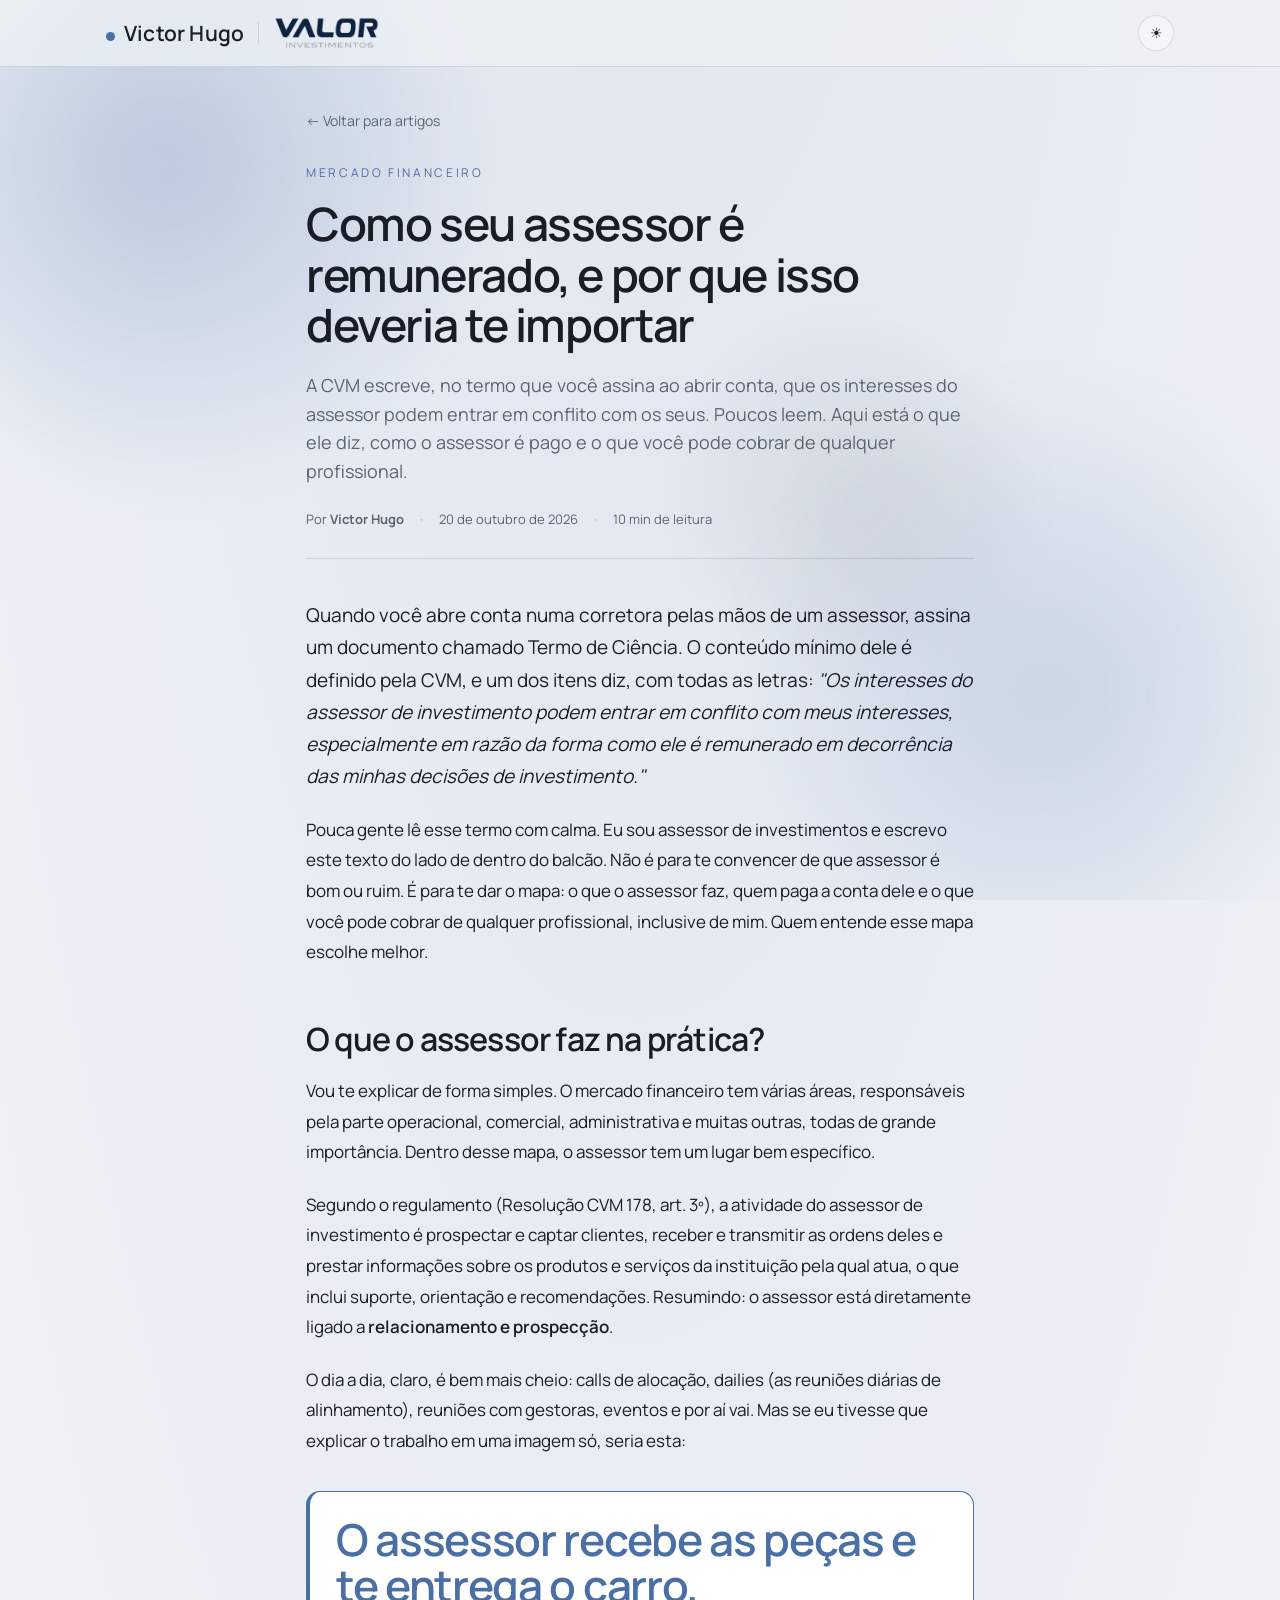
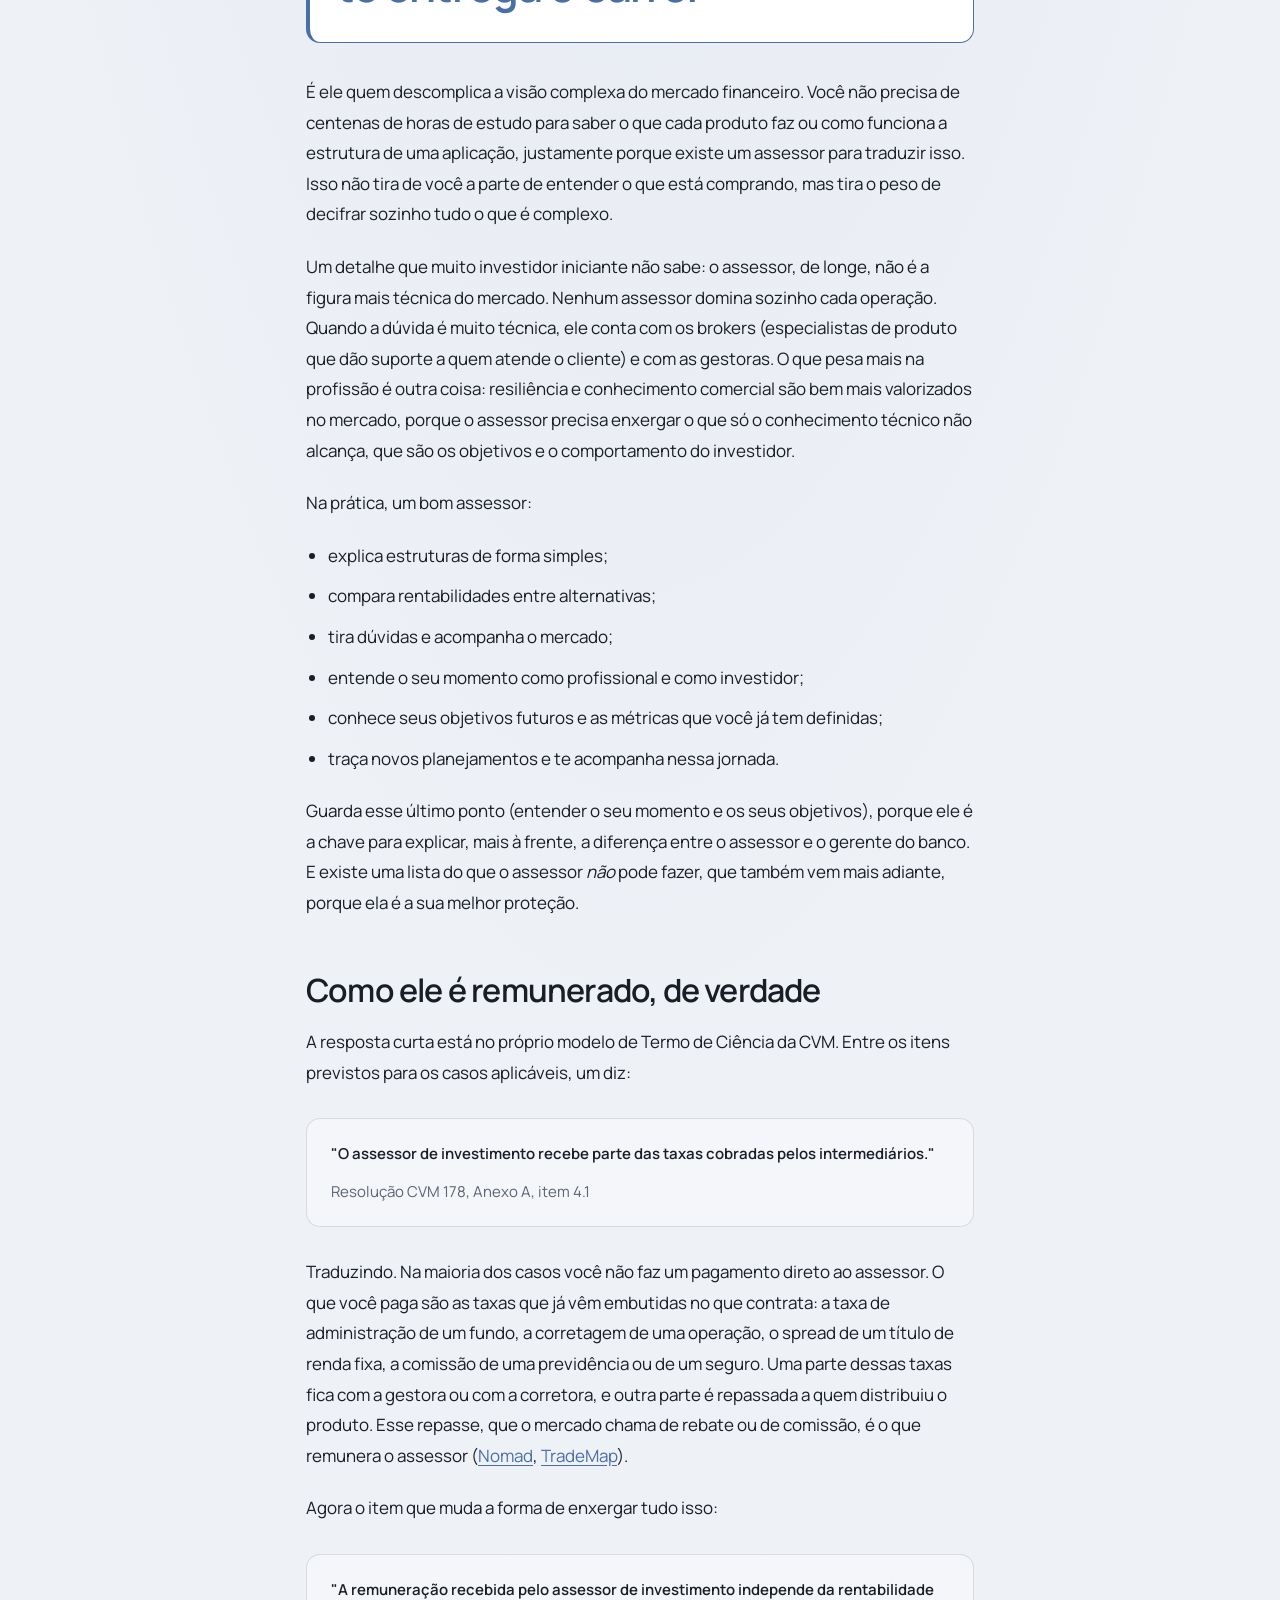
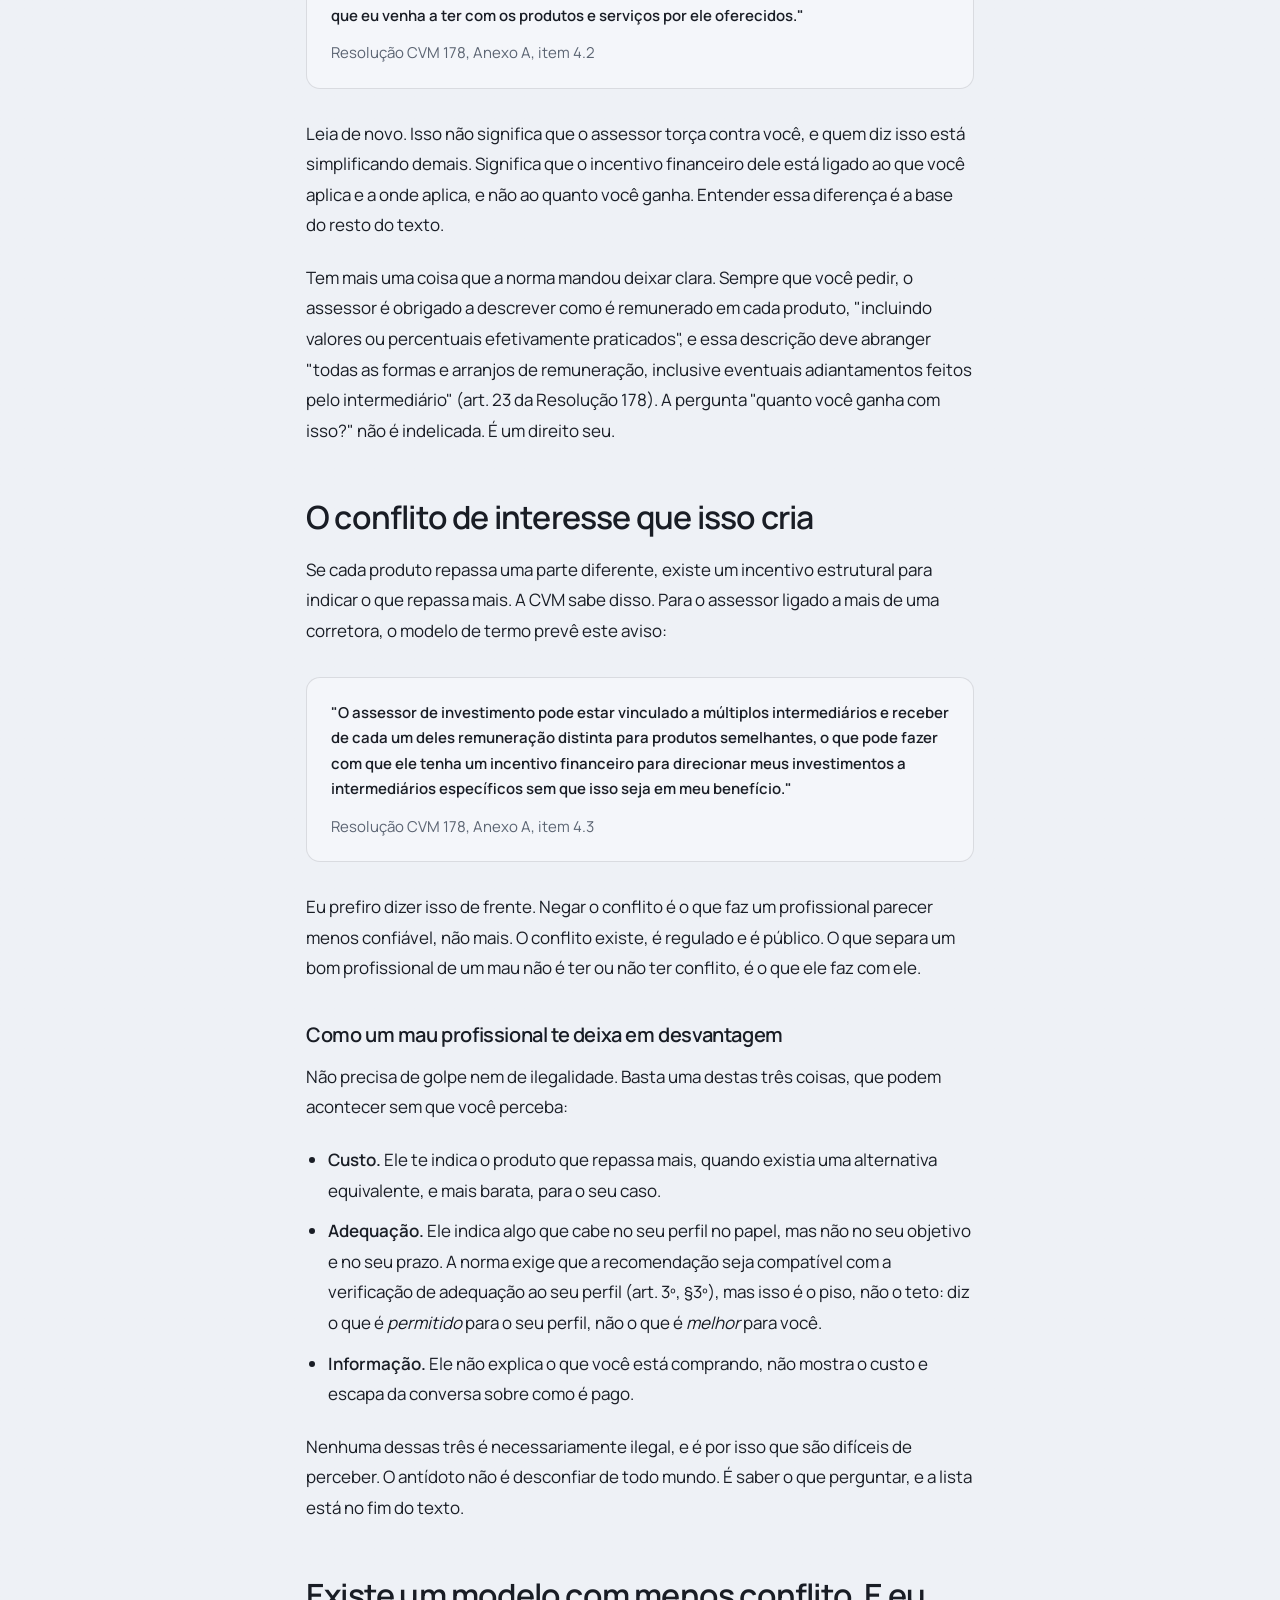
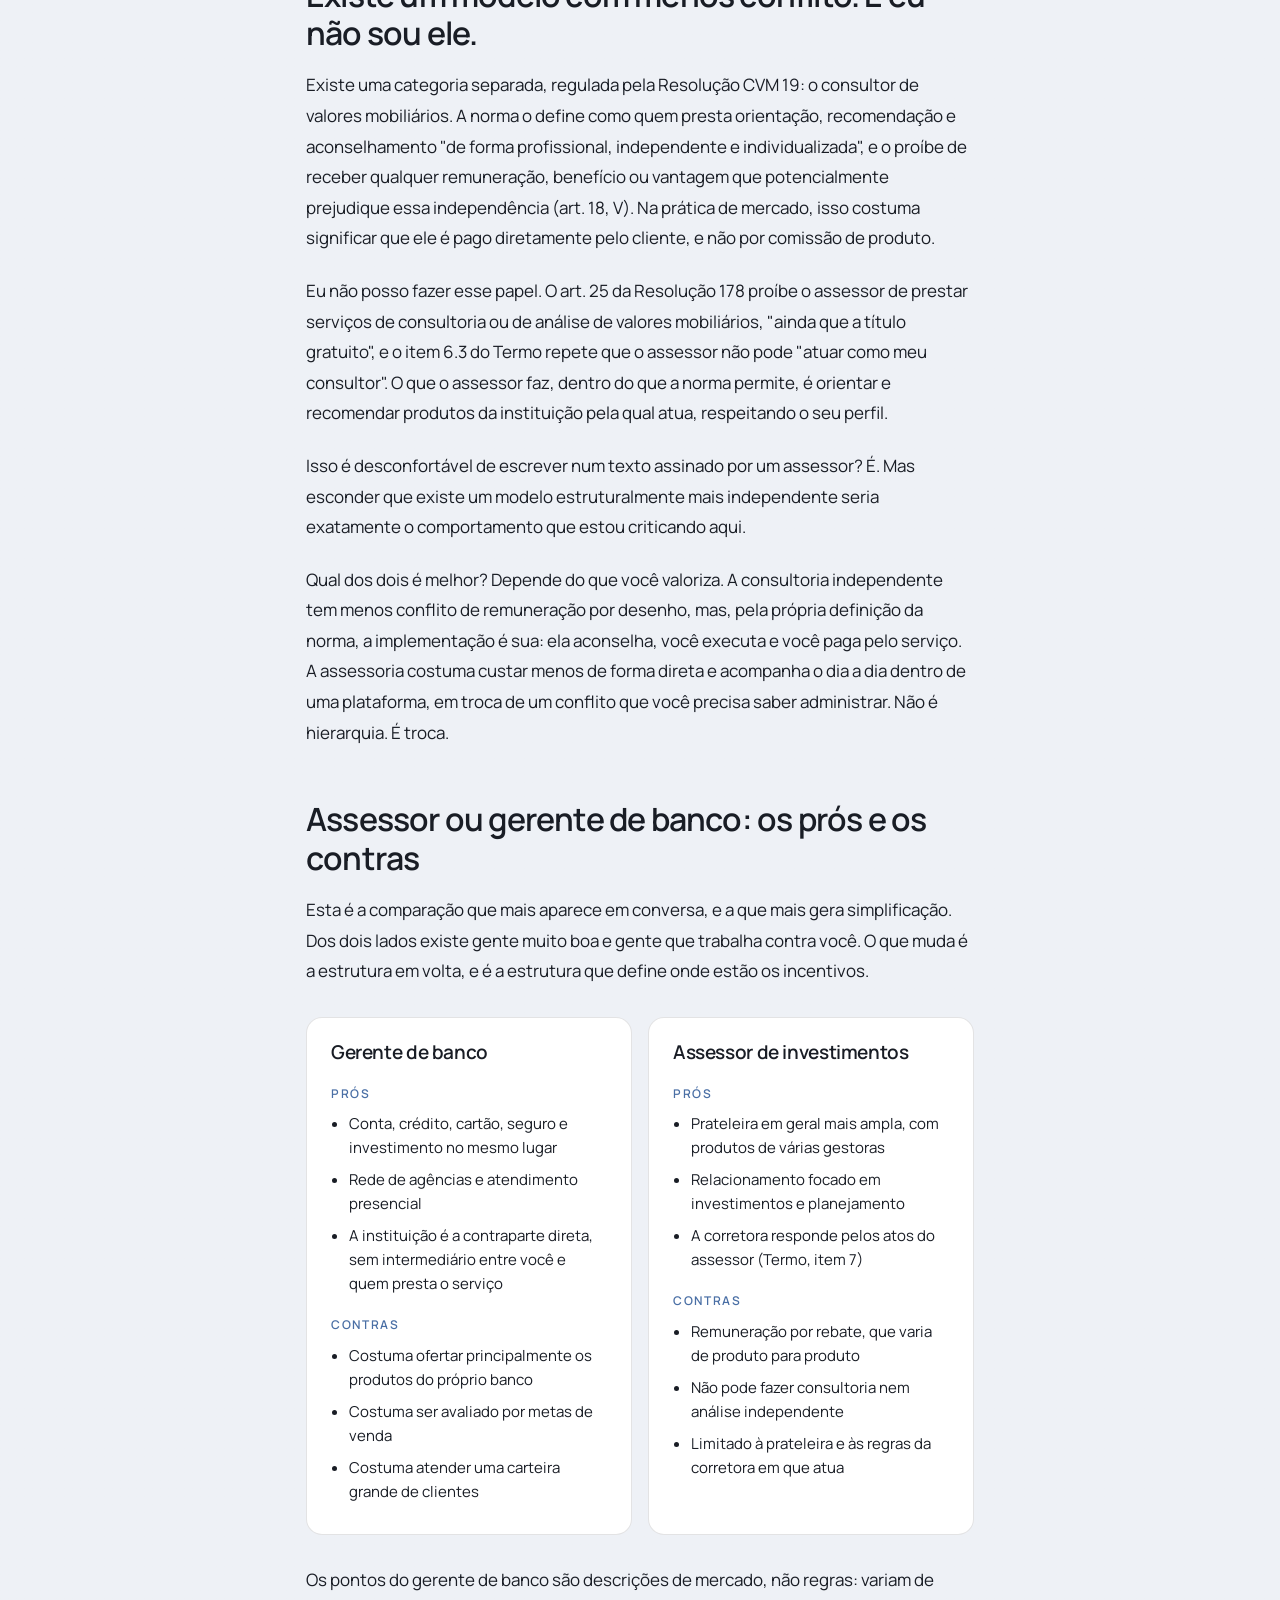
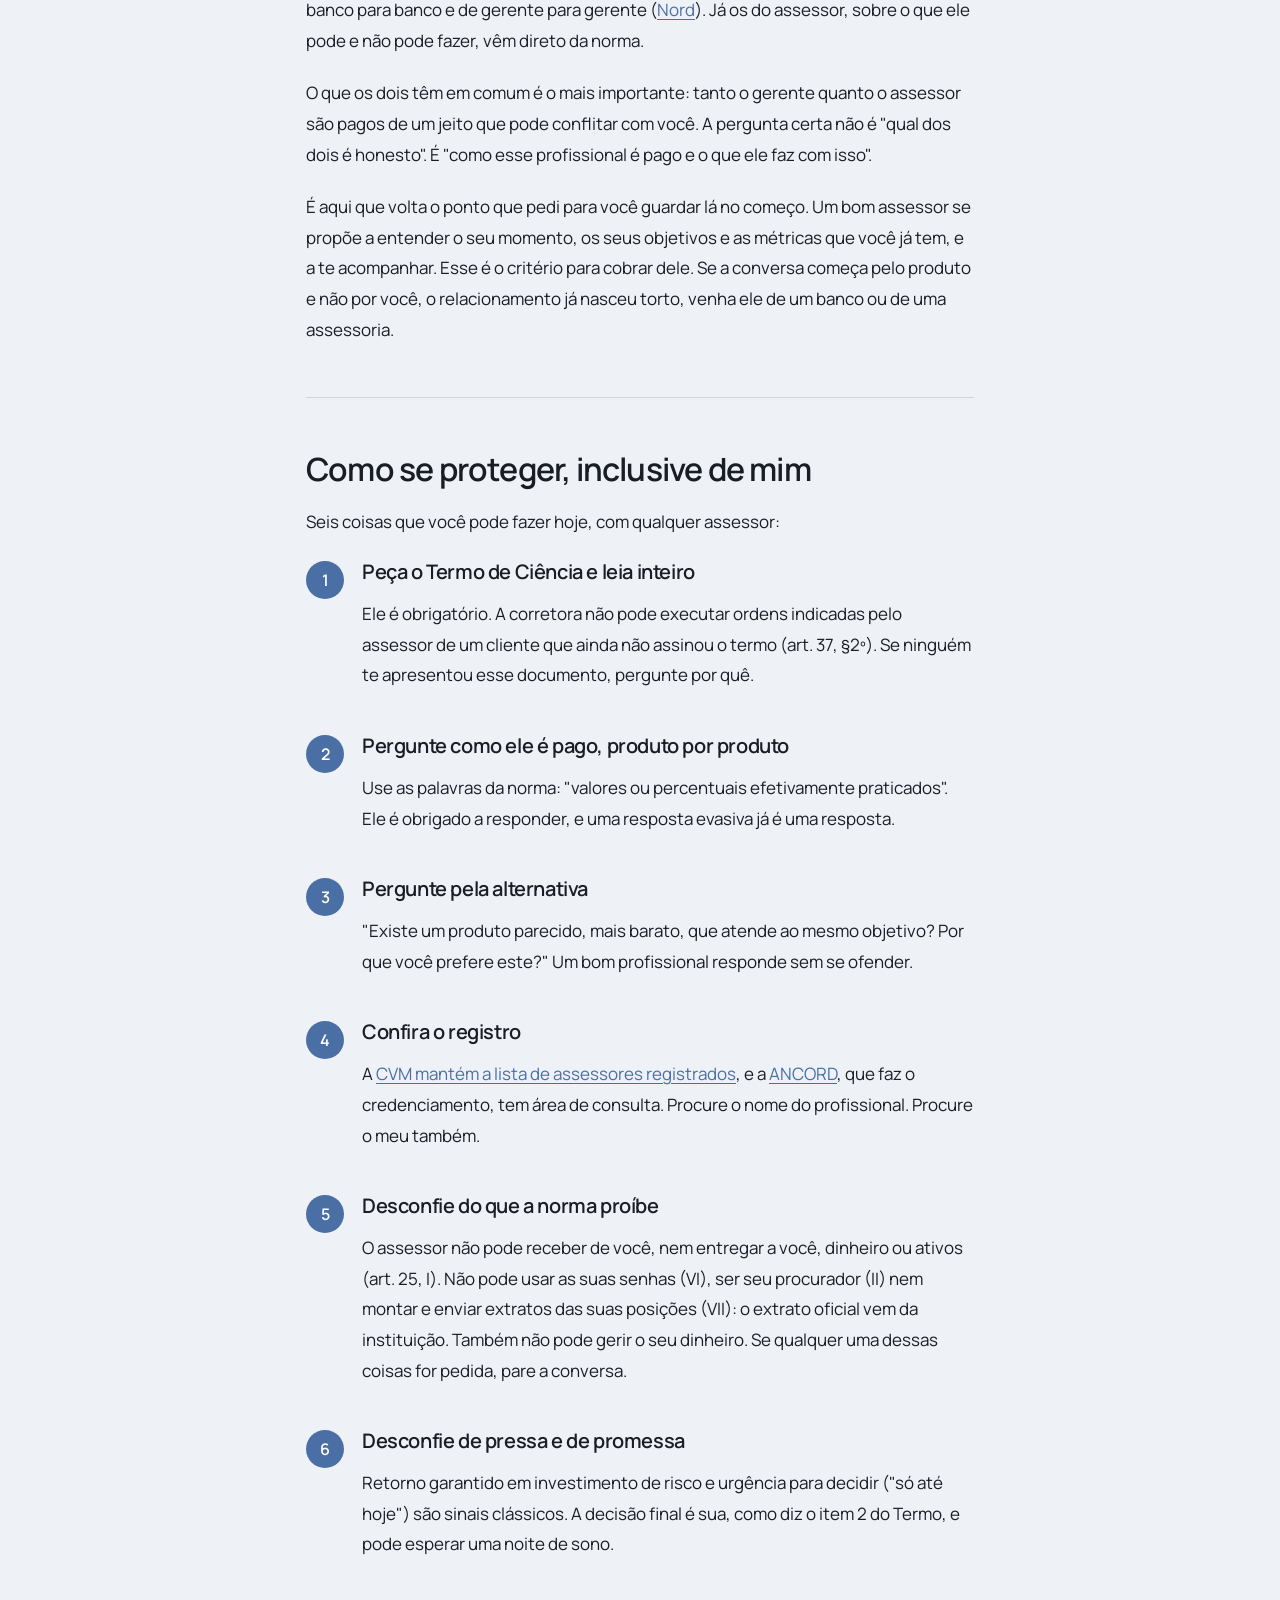
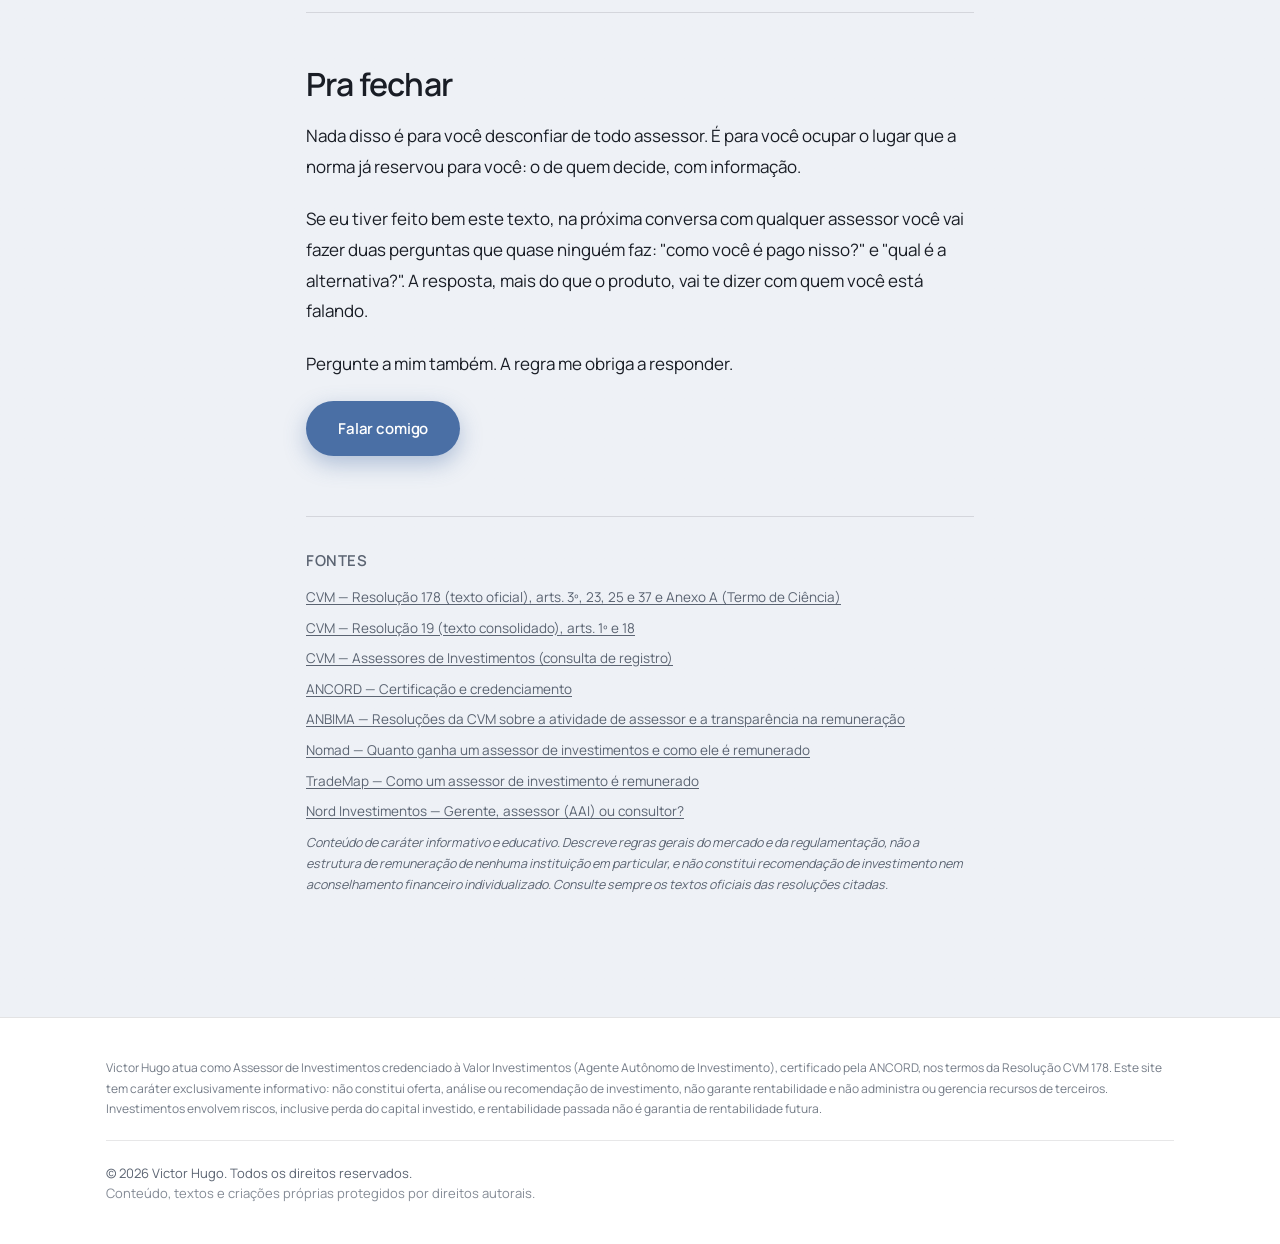
==== site/artigos/como-o-assessor-e-remunerado.html @ 13931557 "Publica artigo sobre remuneracao do assessor e fotos da Feira do Empreendedor - Novo artigo "Como se" ====
<!DOCTYPE html>
<html lang="pt-BR">
<head>
<meta charset="utf-8">
<meta name="viewport" content="width=device-width, initial-scale=1">
<title>Como seu assessor é remunerado, e por que isso deveria te importar — Victor Hugo</title>
<meta name="description" content="A própria CVM escreve, no termo que você assina, que os interesses do assessor podem entrar em conflito com os seus. Veja como ele é pago, onde está o conflito e como se proteger.">
<meta property="og:type" content="article">
<meta property="og:locale" content="pt_BR">
<meta property="og:site_name" content="Victor Hugo">
<meta property="og:url" content="https://www.victorhugo.social/artigos/como-o-assessor-e-remunerado.html">
<meta property="og:title" content="Como seu assessor é remunerado, e por que isso deveria te importar">
<meta property="og:description" content="O termo que a CVM manda você assinar diz que os interesses do assessor podem entrar em conflito com os seus. Entenda como ele é pago e o que perguntar.">
<meta property="og:image" content="https://www.victorhugo.social/img/foto-victor.jpg">
<meta name="twitter:card" content="summary_large_image">
<meta name="twitter:title" content="Como seu assessor é remunerado, e por que isso deveria te importar">
<meta name="twitter:description" content="O termo que a CVM manda você assinar diz que os interesses do assessor podem entrar em conflito com os seus. Entenda como ele é pago e o que perguntar.">
<meta name="twitter:image" content="https://www.victorhugo.social/img/foto-victor.jpg">
<link rel="preconnect" href="https://fonts.googleapis.com">
<link rel="preconnect" href="https://fonts.gstatic.com" crossorigin>
<link href="https://fonts.googleapis.com/css2?family=Manrope:wght@300;400;500;600;700;800&display=swap" rel="stylesheet">
<link rel="icon" type="image/svg+xml" href="data:image/svg+xml,%3Csvg xmlns='http://www.w3.org/2000/svg' viewBox='0 0 100 100'%3E%3Crect width='100' height='100' rx='22' fill='%234a6fa5'/%3E%3Ctext x='50' y='68' font-family='Arial,Helvetica,sans-serif' font-size='54' font-weight='700' fill='white' text-anchor='middle'%3EVH%3C/text%3E%3C/svg%3E">
<link rel="stylesheet" href="../style.css">
</head>
<body>

<div id="blobs" aria-hidden="true">
  <div class="blob blob-0"></div>
  <div class="blob blob-1"></div>
  <div class="blob blob-2"></div>
</div>

<header class="site-header">
  <div class="header-inner">
    <div class="brand-group">
      <a href="../index.html" class="logo" data-hoverable>
        <span class="logo-dot"></span>
        <span class="logo-word">Victor Hugo</span>
      </a>
      <span class="brand-divider" aria-hidden="true"></span>
      <span class="brand-logo-chip">
        <img src="../img/logo-valor.png" alt="Valor Investimentos" class="brand-logo-img logo-light">
        <img src="../img/logo-valor-white.png" alt="Valor Investimentos" class="brand-logo-img logo-dark">
      </span>
    </div>
    <button type="button" id="theme-toggle" class="theme-toggle" style="margin-left:auto" data-hoverable aria-label="Alternar modo claro/escuro">
      <span id="theme-glyph">☀</span>
    </button>
  </div>
</header>

<main class="article-page">

  <a href="../index.html#artigos" class="article-back" data-hoverable>← Voltar para artigos</a>

  <div class="article-head">
    <p class="article-kicker">Mercado financeiro</p>
    <h1 class="article-h1">Como seu assessor é remunerado, e por que isso deveria te importar</h1>
    <p class="article-standfirst">A CVM escreve, no termo que você assina ao abrir conta, que os interesses do assessor podem entrar em conflito com os seus. Poucos leem. Aqui está o que ele diz, como o assessor é pago e o que você pode cobrar de qualquer profissional.</p>
    <div class="article-byline">
      <span>Por <strong>Victor Hugo</strong></span>
      <span class="sep">·</span>
      <span>20 de outubro de 2026</span>
      <span class="sep">·</span>
      <span>10 min de leitura</span>
    </div>
  </div>

  <article class="article-body">

    <p class="article-lead">Quando você abre conta numa corretora pelas mãos de um assessor, assina um documento chamado Termo de Ciência. O conteúdo mínimo dele é definido pela CVM, e um dos itens diz, com todas as letras: <em>"Os interesses do assessor de investimento podem entrar em conflito com meus interesses, especialmente em razão da forma como ele é remunerado em decorrência das minhas decisões de investimento."</em></p>

    <p>Pouca gente lê esse termo com calma. Eu sou assessor de investimentos e escrevo este texto do lado de dentro do balcão. Não é para te convencer de que assessor é bom ou ruim. É para te dar o mapa: o que o assessor faz, quem paga a conta dele e o que você pode cobrar de qualquer profissional, inclusive de mim. Quem entende esse mapa escolhe melhor.</p>

    <h2>O que o assessor faz na prática?</h2>

    <p>Vou te explicar de forma simples. O mercado financeiro tem várias áreas, responsáveis pela parte operacional, comercial, administrativa e muitas outras, todas de grande importância. Dentro desse mapa, o assessor tem um lugar bem específico.</p>

    <p>Segundo o regulamento (Resolução CVM 178, art. 3º), a atividade do assessor de investimento é prospectar e captar clientes, receber e transmitir as ordens deles e prestar informações sobre os produtos e serviços da instituição pela qual atua, o que inclui suporte, orientação e recomendações. Resumindo: o assessor está diretamente ligado a <strong>relacionamento e prospecção</strong>.</p>

    <p>O dia a dia, claro, é bem mais cheio: calls de alocação, dailies (as reuniões diárias de alinhamento), reuniões com gestoras, eventos e por aí vai. Mas se eu tivesse que explicar o trabalho em uma imagem só, seria esta:</p>

    <div class="pull-stat">
      <p><span class="big">O assessor recebe as peças e te entrega o carro.</span></p>
    </div>

    <p>É ele quem descomplica a visão complexa do mercado financeiro. Você não precisa de centenas de horas de estudo para saber o que cada produto faz ou como funciona a estrutura de uma aplicação, justamente porque existe um assessor para traduzir isso. Isso não tira de você a parte de entender o que está comprando, mas tira o peso de decifrar sozinho tudo o que é complexo.</p>

    <p>Um detalhe que muito investidor iniciante não sabe: o assessor, de longe, não é a figura mais técnica do mercado. Nenhum assessor domina sozinho cada operação. Quando a dúvida é muito técnica, ele conta com os brokers (especialistas de produto que dão suporte a quem atende o cliente) e com as gestoras. O que pesa mais na profissão é outra coisa: resiliência e conhecimento comercial são bem mais valorizados no mercado, porque o assessor precisa enxergar o que só o conhecimento técnico não alcança, que são os objetivos e o comportamento do investidor.</p>

    <p>Na prática, um bom assessor:</p>
    <ul>
      <li>explica estruturas de forma simples;</li>
      <li>compara rentabilidades entre alternativas;</li>
      <li>tira dúvidas e acompanha o mercado;</li>
      <li>entende o seu momento como profissional e como investidor;</li>
      <li>conhece seus objetivos futuros e as métricas que você já tem definidas;</li>
      <li>traça novos planejamentos e te acompanha nessa jornada.</li>
    </ul>

    <p>Guarda esse último ponto (entender o seu momento e os seus objetivos), porque ele é a chave para explicar, mais à frente, a diferença entre o assessor e o gerente do banco. E existe uma lista do que o assessor <em>não</em> pode fazer, que também vem mais adiante, porque ela é a sua melhor proteção.</p>

    <h2>Como ele é remunerado, de verdade</h2>

    <p>A resposta curta está no próprio modelo de Termo de Ciência da CVM. Entre os itens previstos para os casos aplicáveis, um diz:</p>

    <div class="article-callout">
      <p><strong>"O assessor de investimento recebe parte das taxas cobradas pelos intermediários."</strong></p>
      <p>Resolução CVM 178, Anexo A, item 4.1</p>
    </div>

    <p>Traduzindo. Na maioria dos casos você não faz um pagamento direto ao assessor. O que você paga são as taxas que já vêm embutidas no que contrata: a taxa de administração de um fundo, a corretagem de uma operação, o spread de um título de renda fixa, a comissão de uma previdência ou de um seguro. Uma parte dessas taxas fica com a gestora ou com a corretora, e outra parte é repassada a quem distribuiu o produto. Esse repasse, que o mercado chama de rebate ou de comissão, é o que remunera o assessor (<a href="https://www.nomadglobal.com/portal/artigos/quanto-ganha-um-assessor-de-investimentos" target="_blank" rel="noopener">Nomad</a>, <a href="https://trademap.com.br/agencia/minhas-financas/veja-como-e-a-remuneracao-de-um-assessor-de-investimento" target="_blank" rel="noopener">TradeMap</a>).</p>

    <p>Agora o item que muda a forma de enxergar tudo isso:</p>

    <div class="article-callout">
      <p><strong>"A remuneração recebida pelo assessor de investimento independe da rentabilidade que eu venha a ter com os produtos e serviços por ele oferecidos."</strong></p>
      <p>Resolução CVM 178, Anexo A, item 4.2</p>
    </div>

    <p>Leia de novo. Isso não significa que o assessor torça contra você, e quem diz isso está simplificando demais. Significa que o incentivo financeiro dele está ligado ao que você aplica e a onde aplica, e não ao quanto você ganha. Entender essa diferença é a base do resto do texto.</p>

    <p>Tem mais uma coisa que a norma mandou deixar clara. Sempre que você pedir, o assessor é obrigado a descrever como é remunerado em cada produto, "incluindo valores ou percentuais efetivamente praticados", e essa descrição deve abranger "todas as formas e arranjos de remuneração, inclusive eventuais adiantamentos feitos pelo intermediário" (art. 23 da Resolução 178). A pergunta "quanto você ganha com isso?" não é indelicada. É um direito seu.</p>

    <h2>O conflito de interesse que isso cria</h2>

    <p>Se cada produto repassa uma parte diferente, existe um incentivo estrutural para indicar o que repassa mais. A CVM sabe disso. Para o assessor ligado a mais de uma corretora, o modelo de termo prevê este aviso:</p>

    <div class="article-callout">
      <p><strong>"O assessor de investimento pode estar vinculado a múltiplos intermediários e receber de cada um deles remuneração distinta para produtos semelhantes, o que pode fazer com que ele tenha um incentivo financeiro para direcionar meus investimentos a intermediários específicos sem que isso seja em meu benefício."</strong></p>
      <p>Resolução CVM 178, Anexo A, item 4.3</p>
    </div>

    <p>Eu prefiro dizer isso de frente. Negar o conflito é o que faz um profissional parecer menos confiável, não mais. O conflito existe, é regulado e é público. O que separa um bom profissional de um mau não é ter ou não ter conflito, é o que ele faz com ele.</p>

    <h3>Como um mau profissional te deixa em desvantagem</h3>

    <p>Não precisa de golpe nem de ilegalidade. Basta uma destas três coisas, que podem acontecer sem que você perceba:</p>

    <ul>
      <li><strong>Custo.</strong> Ele te indica o produto que repassa mais, quando existia uma alternativa equivalente, e mais barata, para o seu caso.</li>
      <li><strong>Adequação.</strong> Ele indica algo que cabe no seu perfil no papel, mas não no seu objetivo e no seu prazo. A norma exige que a recomendação seja compatível com a verificação de adequação ao seu perfil (art. 3º, §3º), mas isso é o piso, não o teto: diz o que é <em>permitido</em> para o seu perfil, não o que é <em>melhor</em> para você.</li>
      <li><strong>Informação.</strong> Ele não explica o que você está comprando, não mostra o custo e escapa da conversa sobre como é pago.</li>
    </ul>

    <p>Nenhuma dessas três é necessariamente ilegal, e é por isso que são difíceis de perceber. O antídoto não é desconfiar de todo mundo. É saber o que perguntar, e a lista está no fim do texto.</p>

    <h2>Existe um modelo com menos conflito. E eu não sou ele.</h2>

    <p>Existe uma categoria separada, regulada pela Resolução CVM 19: o consultor de valores mobiliários. A norma o define como quem presta orientação, recomendação e aconselhamento "de forma profissional, independente e individualizada", e o proíbe de receber qualquer remuneração, benefício ou vantagem que potencialmente prejudique essa independência (art. 18, V). Na prática de mercado, isso costuma significar que ele é pago diretamente pelo cliente, e não por comissão de produto.</p>

    <p>Eu não posso fazer esse papel. O art. 25 da Resolução 178 proíbe o assessor de prestar serviços de consultoria ou de análise de valores mobiliários, "ainda que a título gratuito", e o item 6.3 do Termo repete que o assessor não pode "atuar como meu consultor". O que o assessor faz, dentro do que a norma permite, é orientar e recomendar produtos da instituição pela qual atua, respeitando o seu perfil.</p>

    <p>Isso é desconfortável de escrever num texto assinado por um assessor? É. Mas esconder que existe um modelo estruturalmente mais independente seria exatamente o comportamento que estou criticando aqui.</p>

    <p>Qual dos dois é melhor? Depende do que você valoriza. A consultoria independente tem menos conflito de remuneração por desenho, mas, pela própria definição da norma, a implementação é sua: ela aconselha, você executa e você paga pelo serviço. A assessoria costuma custar menos de forma direta e acompanha o dia a dia dentro de uma plataforma, em troca de um conflito que você precisa saber administrar. Não é hierarquia. É troca.</p>

    <h2>Assessor ou gerente de banco: os prós e os contras</h2>

    <p>Esta é a comparação que mais aparece em conversa, e a que mais gera simplificação. Dos dois lados existe gente muito boa e gente que trabalha contra você. O que muda é a estrutura em volta, e é a estrutura que define onde estão os incentivos.</p>

    <div class="compare-grid">
      <div class="compare-card">
        <h3>Gerente de banco</h3>
        <h4>Prós</h4>
        <ul>
          <li>Conta, crédito, cartão, seguro e investimento no mesmo lugar</li>
          <li>Rede de agências e atendimento presencial</li>
          <li>A instituição é a contraparte direta, sem intermediário entre você e quem presta o serviço</li>
        </ul>
        <h4>Contras</h4>
        <ul>
          <li>Costuma ofertar principalmente os produtos do próprio banco</li>
          <li>Costuma ser avaliado por metas de venda</li>
          <li>Costuma atender uma carteira grande de clientes</li>
        </ul>
      </div>
      <div class="compare-card">
        <h3>Assessor de investimentos</h3>
        <h4>Prós</h4>
        <ul>
          <li>Prateleira em geral mais ampla, com produtos de várias gestoras</li>
          <li>Relacionamento focado em investimentos e planejamento</li>
          <li>A corretora responde pelos atos do assessor (Termo, item 7)</li>
        </ul>
        <h4>Contras</h4>
        <ul>
          <li>Remuneração por rebate, que varia de produto para produto</li>
          <li>Não pode fazer consultoria nem análise independente</li>
          <li>Limitado à prateleira e às regras da corretora em que atua</li>
        </ul>
      </div>
    </div>

    <p>Os pontos do gerente de banco são descrições de mercado, não regras: variam de banco para banco e de gerente para gerente (<a href="https://www.nordinvestimentos.com.br/blog/gerente-assessor-aai-ou-consultor/" target="_blank" rel="noopener">Nord</a>). Já os do assessor, sobre o que ele pode e não pode fazer, vêm direto da norma.</p>

    <p>O que os dois têm em comum é o mais importante: tanto o gerente quanto o assessor são pagos de um jeito que pode conflitar com você. A pergunta certa não é "qual dos dois é honesto". É "como esse profissional é pago e o que ele faz com isso".</p>

    <p>É aqui que volta o ponto que pedi para você guardar lá no começo. Um bom assessor se propõe a entender o seu momento, os seus objetivos e as métricas que você já tem, e a te acompanhar. Esse é o critério para cobrar dele. Se a conversa começa pelo produto e não por você, o relacionamento já nasceu torto, venha ele de um banco ou de uma assessoria.</p>

    <hr>

    <h2>Como se proteger, inclusive de mim</h2>

    <p>Seis coisas que você pode fazer hoje, com qualquer assessor:</p>

    <div class="article-steps">

      <div class="article-step">
        <h3>Peça o Termo de Ciência e leia inteiro</h3>
        <p>Ele é obrigatório. A corretora não pode executar ordens indicadas pelo assessor de um cliente que ainda não assinou o termo (art. 37, §2º). Se ninguém te apresentou esse documento, pergunte por quê.</p>
      </div>

      <div class="article-step">
        <h3>Pergunte como ele é pago, produto por produto</h3>
        <p>Use as palavras da norma: "valores ou percentuais efetivamente praticados". Ele é obrigado a responder, e uma resposta evasiva já é uma resposta.</p>
      </div>

      <div class="article-step">
        <h3>Pergunte pela alternativa</h3>
        <p>"Existe um produto parecido, mais barato, que atende ao mesmo objetivo? Por que você prefere este?" Um bom profissional responde sem se ofender.</p>
      </div>

      <div class="article-step">
        <h3>Confira o registro</h3>
        <p>A <a href="https://www.gov.br/cvm/pt-br/assuntos/regulados/consultas-por-participante/agentes-autonomos" target="_blank" rel="noopener">CVM mantém a lista de assessores registrados</a>, e a <a href="https://ancord.org.br/certificacao-e-credenciamento/" target="_blank" rel="noopener">ANCORD</a>, que faz o credenciamento, tem área de consulta. Procure o nome do profissional. Procure o meu também.</p>
      </div>

      <div class="article-step">
        <h3>Desconfie do que a norma proíbe</h3>
        <p>O assessor não pode receber de você, nem entregar a você, dinheiro ou ativos (art. 25, I). Não pode usar as suas senhas (VI), ser seu procurador (II) nem montar e enviar extratos das suas posições (VII): o extrato oficial vem da instituição. Também não pode gerir o seu dinheiro. Se qualquer uma dessas coisas for pedida, pare a conversa.</p>
      </div>

      <div class="article-step">
        <h3>Desconfie de pressa e de promessa</h3>
        <p>Retorno garantido em investimento de risco e urgência para decidir ("só até hoje") são sinais clássicos. A decisão final é sua, como diz o item 2 do Termo, e pode esperar uma noite de sono.</p>
      </div>

    </div>

    <hr>

    <h2>Pra fechar</h2>

    <p>Nada disso é para você desconfiar de todo assessor. É para você ocupar o lugar que a norma já reservou para você: o de quem decide, com informação.</p>

    <p>Se eu tiver feito bem este texto, na próxima conversa com qualquer assessor você vai fazer duas perguntas que quase ninguém faz: "como você é pago nisso?" e "qual é a alternativa?". A resposta, mais do que o produto, vai te dizer com quem você está falando.</p>

    <p>Pergunte a mim também. A regra me obriga a responder.</p>

    <p><a class="btn btn-primary" href="../index.html#contato" data-hoverable>Falar comigo</a></p>

    <div class="article-sources">
      <h3>Fontes</h3>
      <ul>
        <li><a href="https://conteudo.cvm.gov.br/export/sites/cvm/legislacao/resolucoes/anexos/100/resol178.pdf" target="_blank" rel="noopener">CVM — Resolução 178 (texto oficial), arts. 3º, 23, 25 e 37 e Anexo A (Termo de Ciência)</a></li>
        <li><a href="https://conteudo.cvm.gov.br/export/sites/cvm/legislacao/resolucoes/anexos/001/resol019consolid.pdf" target="_blank" rel="noopener">CVM — Resolução 19 (texto consolidado), arts. 1º e 18</a></li>
        <li><a href="https://www.gov.br/cvm/pt-br/assuntos/regulados/consultas-por-participante/agentes-autonomos" target="_blank" rel="noopener">CVM — Assessores de Investimentos (consulta de registro)</a></li>
        <li><a href="https://ancord.org.br/certificacao-e-credenciamento/" target="_blank" rel="noopener">ANCORD — Certificação e credenciamento</a></li>
        <li><a href="https://www.anbima.com.br/pt_br/noticias/resolucoes-da-cvm-sobre-atividade-de-assessor-de-investimento-e-transparencia-na-remuneracao-passam-a-valer-hoje.htm" target="_blank" rel="noopener">ANBIMA — Resoluções da CVM sobre a atividade de assessor e a transparência na remuneração</a></li>
        <li><a href="https://www.nomadglobal.com/portal/artigos/quanto-ganha-um-assessor-de-investimentos" target="_blank" rel="noopener">Nomad — Quanto ganha um assessor de investimentos e como ele é remunerado</a></li>
        <li><a href="https://trademap.com.br/agencia/minhas-financas/veja-como-e-a-remuneracao-de-um-assessor-de-investimento" target="_blank" rel="noopener">TradeMap — Como um assessor de investimento é remunerado</a></li>
        <li><a href="https://www.nordinvestimentos.com.br/blog/gerente-assessor-aai-ou-consultor/" target="_blank" rel="noopener">Nord Investimentos — Gerente, assessor (AAI) ou consultor?</a></li>
      </ul>
      <p class="article-note">Conteúdo de caráter informativo e educativo. Descreve regras gerais do mercado e da regulamentação, não a estrutura de remuneração de nenhuma instituição em particular, e não constitui recomendação de investimento nem aconselhamento financeiro individualizado. Consulte sempre os textos oficiais das resoluções citadas.</p>
    </div>

  </article>

</main>

<footer class="site-footer">
  <div class="footer-inner">
    <div class="cvm-disclaimer">
      Victor Hugo atua como Assessor de Investimentos credenciado à Valor Investimentos (Agente Autônomo de Investimento), certificado pela ANCORD, nos termos da Resolução CVM 178. Este site tem caráter exclusivamente informativo: não constitui oferta, análise ou recomendação de investimento, não garante rentabilidade e não administra ou gerencia recursos de terceiros. Investimentos envolvem riscos, inclusive perda do capital investido, e rentabilidade passada não é garantia de rentabilidade futura.
    </div>
    <div class="footer-legal">
      <div>© 2026 Victor Hugo. Todos os direitos reservados.</div>
      <div class="footer-sub">Conteúdo, textos e criações próprias protegidos por direitos autorais.</div>
    </div>
  </div>
</footer>

<script>
(function () {
  'use strict';
  var root = document.documentElement;
  var themeToggle = document.getElementById('theme-toggle');
  var themeGlyph = document.getElementById('theme-glyph');

  function applyTheme(dark) {
    root.setAttribute('data-theme', dark ? 'dark' : 'light');
    themeGlyph.textContent = dark ? '☾' : '☀';
  }

  var saved = localStorage.getItem('theme');
  applyTheme(saved ? saved === 'dark' : window.matchMedia('(prefers-color-scheme: dark)').matches);

  themeToggle.addEventListener('click', function () {
    var dark = root.getAttribute('data-theme') !== 'dark';
    applyTheme(dark);
    localStorage.setItem('theme', dark ? 'dark' : 'light');
  });
})();
</script>
</body>
</html>
---- site/style.css ----
:root {
  --bg: #eef1f6;
  --surface: #ffffff;
  --surface2: #f4f6fa;
  --ink: #191d25;
  --muted: #5b6472;
  --line: rgba(25, 29, 37, .12);
  --accent: #4a6fa5;
}
[data-theme="dark"] {
  --bg: #0f1218;
  --surface: #161a21;
  --surface2: #1c212b;
  --ink: #e7e9ee;
  --muted: #96a0af;
  --line: rgba(255, 255, 255, .13);
}

* { box-sizing: border-box; }
html, body { margin: 0; padding: 0; }
body {
  min-height: 100vh;
  background: radial-gradient(135% 95% at 50% -20%, color-mix(in srgb, var(--accent) 12%, var(--bg)) 0%, var(--bg) 52%);
  color: var(--ink);
  font-family: 'Manrope', system-ui, sans-serif;
  position: relative;
  overflow-x: hidden;
  transition: background .5s ease, color .5s ease;
}
a { color: var(--accent); text-decoration: none; }
a:hover { opacity: .72; }

@keyframes fadeUp { from { opacity: 0; transform: translateY(22px); } to { opacity: 1; transform: translateY(0); } }
@keyframes floatIn { from { opacity: 0; } to { opacity: 1; } }

@media (max-width: 820px) {
  .two-col { grid-template-columns: 1fr !important; }
  .grid-2 { grid-template-columns: 1fr !important; }
  .hide-sm { display: none !important; }
}

@media (prefers-reduced-motion: reduce) {
  #cursor, .blob { display: none !important; }
  [data-reveal] { opacity: 1 !important; transform: none !important; transition: none !important; }
  .tab-panel { animation: none !important; }
}

/* Background blobs */
#blobs { position: fixed; inset: 0; overflow: hidden; pointer-events: none; z-index: 0; }
.blob { position: absolute; border-radius: 50%; will-change: transform; }
.blob-0 { top: -8vh; left: -6vw; width: 46vw; height: 46vw; background: radial-gradient(circle at 40% 40%, var(--accent), transparent 68%); opacity: .28; filter: blur(28px); }
.blob-1 { bottom: -14vh; right: -8vw; width: 52vw; height: 52vw; background: radial-gradient(circle at 50% 50%, var(--accent), transparent 66%); opacity: .20; filter: blur(38px); }
.blob-2 { top: 34vh; left: 52vw; width: 30vw; height: 30vw; background: radial-gradient(circle at 50% 50%, var(--ink), transparent 70%); opacity: .09; filter: blur(32px); }

/* Custom cursor */
#cursor {
  position: fixed; top: 0; left: 0; width: 26px; height: 26px;
  border: 1.5px solid var(--accent); border-radius: 50%;
  pointer-events: none; z-index: 9999; opacity: 0;
  transition: width .2s, height .2s;
  will-change: transform;
  transform: translate(-100px, -100px);
}
#cursor.hovering { width: 60px; height: 60px; }

/* Header */
.site-header {
  position: sticky; top: 0; z-index: 50;
  backdrop-filter: blur(14px);
  background: color-mix(in srgb, var(--bg) 72%, transparent);
  border-bottom: 1px solid var(--line);
}
.header-inner {
  max-width: 1120px; margin: 0 auto; padding: 15px 26px;
  display: flex; align-items: center; gap: 20px;
}
.logo { background: none; border: none; cursor: pointer; padding: 0; display: flex; align-items: baseline; gap: 9px; flex: none; }
.logo-dot { width: 9px; height: 9px; border-radius: 50%; background: var(--accent); display: inline-block; flex: none; }
.logo-word { font-family: 'Manrope', sans-serif; font-weight: 600; font-size: 21px; letter-spacing: .01em; color: var(--ink); white-space: nowrap; }

.brand-group { display: flex; align-items: center; gap: 14px; flex: none; }
.brand-divider { width: 1px; height: 22px; background: var(--line); flex: none; }
.brand-logo-chip { display: flex; align-items: center; flex: none; height: 34px; }
.brand-logo-img { height: 100%; width: auto; display: block; }

.logo-dark { display: none; }
[data-theme="dark"] .logo-light { display: none; }
[data-theme="dark"] .logo-dark { display: block; }

.main-nav { margin-left: auto; display: flex; gap: 22px; overflow-x: auto; scrollbar-width: none; }
.main-nav::-webkit-scrollbar { display: none; }
.nav-item {
  position: relative; background: none; border: none; cursor: pointer;
  font-family: 'Manrope', sans-serif; font-size: 14px; letter-spacing: .01em;
  padding: 6px 1px; white-space: nowrap;
}
.nav-label { color: var(--muted); font-weight: 500; transition: color .3s; }
.nav-item.active .nav-label { color: var(--ink); font-weight: 600; }
.nav-bar {
  position: absolute; left: 0; right: 0; bottom: -3px; height: 2px;
  background: var(--accent); transform-origin: left; transform: scaleX(0);
  transition: transform .35s cubic-bezier(.2, .7, .2, 1);
  display: block;
}
.nav-item.active .nav-bar { transform: scaleX(1); }

.nav-toggle {
  display: none; flex: none; width: 36px; height: 36px; margin-left: auto;
  background: none; border: none; cursor: pointer;
  flex-direction: column; align-items: center; justify-content: center; gap: 5px;
}
.nav-toggle span { width: 20px; height: 2px; background: var(--ink); border-radius: 2px; transition: transform .25s, opacity .25s; }
.nav-toggle[aria-expanded="true"] span:nth-child(1) { transform: translateY(7px) rotate(45deg); }
.nav-toggle[aria-expanded="true"] span:nth-child(2) { opacity: 0; }
.nav-toggle[aria-expanded="true"] span:nth-child(3) { transform: translateY(-7px) rotate(-45deg); }

@media (max-width: 720px) {
  .header-inner { padding: 12px 20px; gap: 12px; }
  .logo-word { font-size: 18px; }
  .brand-group { gap: 10px; }
  .brand-logo-chip { height: 26px; }
  .nav-toggle { display: flex; }
  .main-nav {
    margin-left: 0; position: fixed; top: 61px; left: 0; right: 0; z-index: 49;
    flex-direction: column; align-items: flex-start; gap: 2px; overflow: hidden;
    background: var(--surface); border-bottom: 1px solid var(--line);
    max-height: 0; padding: 0 20px; opacity: 0;
    transition: max-height .3s ease, opacity .25s ease, padding .3s ease;
  }
  .main-nav.open { max-height: 70vh; opacity: 1; padding: 10px 20px 18px; overflow-y: auto; }
  .nav-item { width: 100%; padding: 12px 2px; }
  .nav-bar { display: none; }
}

.theme-toggle {
  flex: none; width: 36px; height: 36px; border-radius: 50%;
  border: 1px solid var(--line); background: var(--surface2); color: var(--ink);
  cursor: pointer; font-size: 14px; display: grid; place-items: center;
  transition: transform .3s;
}
.theme-toggle:hover { transform: rotate(18deg); }

/* Main / tabs */
.site-main { position: relative; z-index: 10; max-width: 1120px; margin: 0 auto; padding: 0 26px 120px; min-height: 70vh; }
.tab-panel { animation: fadeUp .6s ease both; padding: 70px 0; }
.tab-panel[hidden] { display: none; }
.tab-inicio { padding: min(15vh, 120px) 0 70px; text-align: center; }

.eyebrow { font-family: 'Manrope', sans-serif; font-size: 13px; letter-spacing: .28em; text-transform: uppercase; color: var(--accent); margin: 0 0 20px; }
.eyebrow.center { margin: 0 0 26px; }

/* Hero */
.hero-title {
  font-family: 'Manrope', sans-serif; font-weight: 600; letter-spacing: -.01em;
  font-size: clamp(48px, 9vw, 116px); line-height: .98;
  margin: 0 auto 30px; max-width: 16ch;
}
.hero-sub { font-size: 14px; letter-spacing: .32em; text-transform: uppercase; color: var(--muted); margin: 0 auto 44px; }
.hero-actions { display: flex; gap: 14px; flex-wrap: wrap; justify-content: center; }

.btn {
  font-family: 'Manrope', sans-serif; font-size: 15px; font-weight: 600; letter-spacing: -.01em;
  border-radius: 980px; padding: 14px 32px; cursor: pointer;
}
.btn-primary {
  background: var(--accent); color: #fff; border: none;
  box-shadow: 0 8px 22px color-mix(in srgb, var(--accent) 38%, transparent);
  transition: transform .28s cubic-bezier(.2, .7, .2, 1), box-shadow .28s, filter .28s;
}
.btn-primary:hover { transform: translateY(-2px) scale(1.02); filter: brightness(1.08); box-shadow: 0 12px 30px color-mix(in srgb, var(--accent) 50%, transparent); }
.btn-secondary {
  background: color-mix(in srgb, var(--ink) 6%, transparent); color: var(--ink); border: 1px solid var(--line);
  transition: transform .28s cubic-bezier(.2, .7, .2, 1), background .28s, border-color .28s;
}
.btn-secondary:hover { transform: translateY(-2px) scale(1.02); background: color-mix(in srgb, var(--ink) 11%, transparent); border-color: var(--accent); }

.stats-grid {
  margin-top: 76px; display: grid; grid-template-columns: repeat(3, 1fr); gap: 1px;
  background: var(--line); border: 1px solid var(--line); border-radius: 16px; overflow: hidden;
}
.stat-cell { background: var(--surface); padding: 26px 24px; }
.stat-num { font-family: 'Manrope', sans-serif; font-weight: 600; letter-spacing: -.02em; font-size: 38px; line-height: 1; color: var(--ink); }
.stat-num.accent { color: var(--accent); }
.stat-label { color: var(--muted); font-size: 14px; margin-top: 8px; }
.stat-cell-logo { display: flex; align-items: center; justify-content: center; }
.stat-logo { height: 56px; width: auto; }

.hero-photo-wrap { margin-top: 24px; max-width: 460px; margin-left: auto; margin-right: auto; }
.hero-photo-box {
  aspect-ratio: 3 / 4; border-radius: 24px; overflow: hidden; border: 1px solid var(--line);
  box-shadow: 0 12px 44px color-mix(in srgb, var(--ink) 9%, transparent);
}
.hero-photo { width: 100%; height: 100%; object-fit: cover; object-position: center 22%; display: block; }

/* Section title */
.section-title { font-family: 'Manrope', sans-serif; font-weight: 600; letter-spacing: -.03em; font-size: clamp(32px, 4.5vw, 54px); line-height: 1.05; margin: 0 0 30px; }
.section-title.big-gap { margin-bottom: 56px; }
.section-title.small-gap { margin: 0 0 24px; }

/* Bio */
.bio-grid { display: grid; grid-template-columns: 1.5fr 1fr; gap: 56px; align-items: start; }
.body-text { font-size: 18px; line-height: 1.7; color: var(--muted); margin: 0 0 20px; }
.body-text.last { margin: 0; }
.ink { color: var(--ink); }
.ink.strong { font-weight: 600; }
.bio-aside { background: var(--surface); border: 1px solid var(--line); border-radius: 18px; padding: 28px; }
.aside-label { font-size: 12px; letter-spacing: .18em; text-transform: uppercase; color: var(--muted); margin-bottom: 18px; }
.focus-list { list-style: none; margin: 0; padding: 0; display: flex; flex-direction: column; gap: 14px; }
.focus-list li { display: flex; gap: 12px; align-items: baseline; }
.focus-list .dot { width: 6px; height: 6px; border-radius: 50%; background: var(--accent); flex: none; transform: translateY(-2px); }
.focus-list span:last-child { font-size: 15px; line-height: 1.4; }
.aside-divider { height: 1px; background: var(--line); margin: 24px 0; }
.aside-rows { display: flex; flex-direction: column; gap: 12px; font-size: 14px; }
.aside-row { display: flex; justify-content: space-between; }
.muted { color: var(--muted); }
.accent-text { color: var(--accent); }

/* Timeline */
.timeline { position: relative; padding-left: 34px; }
.timeline-line { position: absolute; left: 5px; top: 6px; bottom: 6px; width: 2px; background: linear-gradient(var(--accent), var(--line)); }
.timeline-item { position: relative; padding-bottom: 44px; }
.timeline-dot { position: absolute; left: -34px; top: 6px; width: 12px; height: 12px; border-radius: 50%; background: var(--bg); border: 2px solid var(--accent); }
.timeline-year { font-family: 'Manrope', sans-serif; font-weight: 600; letter-spacing: -.02em; font-size: 28px; color: var(--accent); line-height: 1; margin-bottom: 8px; }
.timeline-title { font-size: 19px; font-weight: 600; margin-bottom: 4px; }
.timeline-local { font-size: 14px; color: var(--accent); margin-bottom: 10px; }
.timeline-desc { font-size: 16px; line-height: 1.6; color: var(--muted); max-width: 60ch; }

/* Eventos */
.featured-event {
  border: 1px solid var(--accent); border-radius: 22px; overflow: hidden; margin-bottom: 20px;
  background: var(--surface); display: grid; grid-template-columns: 1fr 1fr;
  font: inherit; text-align: left; cursor: pointer; padding: 0; width: 100%;
  transition: transform .3s, box-shadow .3s;
}
.featured-event:hover { transform: translateY(-2px); box-shadow: 0 14px 34px color-mix(in srgb, var(--accent) 22%, transparent); }
.featured-text { padding: 34px 36px; display: flex; flex-direction: column; justify-content: center; }
.badge { display: inline-block; align-self: flex-start; font-size: 11px; letter-spacing: .12em; text-transform: uppercase; color: #fff; background: var(--accent); border-radius: 999px; padding: 4px 13px; margin-bottom: 18px; }
.featured-title { font-family: 'Manrope', sans-serif; font-weight: 600; letter-spacing: -.02em; font-size: clamp(26px, 3.4vw, 34px); line-height: 1.1; margin-bottom: 14px; }
.featured-desc { font-size: 16px; line-height: 1.65; color: var(--muted); }
.featured-photo { position: relative; min-height: 250px; border-left: 1px solid var(--line); }
.featured-img { width: 100%; height: 100%; object-fit: cover; display: block; position: absolute; inset: 0; }

/* Modal de fotos de evento */
.event-panel { max-width: 820px; padding: 34px 36px 40px; }
.event-story-list { display: flex; flex-direction: column; gap: 30px; }
.event-story {
  display: grid; grid-template-columns: 220px 1fr; gap: 24px; align-items: center;
  padding-bottom: 30px; border-bottom: 1px solid var(--line);
}
.event-story:last-child { border-bottom: none; padding-bottom: 0; }
.event-story-photo { border-radius: 14px; overflow: hidden; border: 1px solid var(--line); flex: none; }
.event-story-photo img { width: 100%; aspect-ratio: 4 / 5; object-fit: cover; display: block; }
.event-story-title { font-family: 'Manrope', sans-serif; font-weight: 600; font-size: 17px; margin: 0 0 8px; color: var(--ink); }
.event-story-desc { font-size: 14px; line-height: 1.7; color: var(--muted); margin: 0; }

.event-gallery {
  display: grid; grid-template-columns: repeat(auto-fill, minmax(120px, 1fr)); gap: 10px;
  margin-top: 30px; padding-top: 30px; border-top: 1px solid var(--line);
}
.event-gallery-item { display: block; aspect-ratio: 1 / 1; border-radius: 10px; overflow: hidden; border: 1px solid var(--line); }
.event-gallery-item img {
  width: 100%; height: 100%; object-fit: cover; display: block;
  transition: transform .35s cubic-bezier(.2, .7, .2, 1);
}
.event-gallery-item:hover img { transform: scale(1.06); }

@media (max-width: 560px) {
  .event-story { grid-template-columns: 1fr; }
  .event-story-photo img { aspect-ratio: 16 / 10; }
}

.event-list { display: flex; flex-direction: column; gap: 16px; }
.event-card {
  display: grid; grid-template-columns: 130px 1fr; gap: 26px;
  background: var(--surface); border: 1px solid var(--line); border-radius: 16px; padding: 26px 28px;
  transition: transform .3s, border-color .3s;
}
.event-card:hover { transform: translateX(6px); border-color: var(--accent); }
.event-date { font-size: 13px; font-weight: 600; letter-spacing: .1em; color: var(--muted); padding-top: 4px; }
.tag { display: inline-block; font-size: 11px; letter-spacing: .12em; text-transform: uppercase; color: var(--accent); border: 1px solid var(--accent); border-radius: 999px; padding: 3px 10px; margin-bottom: 12px; }
.event-title { font-family: 'Manrope', sans-serif; font-weight: 600; letter-spacing: -.02em; font-size: 23px; line-height: 1.2; margin-bottom: 8px; }
.event-text { font-size: 15px; line-height: 1.6; color: var(--muted); }

/* Evento que ainda vai acontecer: pilula preenchida e borda marcada, para nao
   ler como as fichas de coisa ja feita que vem abaixo dele. */
.event-card.proximo { border-color: var(--accent); }
.tag.proximo {
  color: #fff; border-color: transparent;
  background: color-mix(in srgb, var(--accent) 86%, #000);
}

@media (max-width: 560px) {
  /* A coluna fixa de 130px da data sobrava pouco espaço para o texto: a data
     vira um rótulo em cima, e o texto ganha a largura inteira da ficha. */
  .event-card { grid-template-columns: 1fr; gap: 6px; padding: 22px 20px; }
  .event-date { padding-top: 0; }
}

/* Ficha de evento que abre as fotos */
button.event-card { font: inherit; color: inherit; text-align: left; width: 100%; cursor: pointer; }
.event-card-cta { display: inline-block; margin-top: 12px; font-size: 14px; font-weight: 600; color: var(--accent); }
.event-gallery.solo { margin-top: 26px; padding-top: 0; border-top: none; grid-template-columns: repeat(auto-fill, minmax(170px, 1fr)); gap: 12px; }
.event-gallery.solo .event-gallery-item { border-radius: 12px; }
.event-source { margin-top: 22px; font-size: 12px; line-height: 1.6; color: var(--muted); }
@media (max-width: 560px) { .event-gallery.solo { grid-template-columns: repeat(2, 1fr); gap: 10px; } }

/* Portfolio */
.portfolio-empty {
  border: 1px dashed var(--line); border-radius: 18px; padding: 60px 30px;
  text-align: center; color: var(--muted); font-size: 15px;
}
.portfolio-grid { display: grid; grid-template-columns: repeat(auto-fill, minmax(300px, 380px)); gap: 22px; }
.portfolio-card {
  border: 1px solid var(--line); border-radius: 18px; overflow: hidden; background: var(--surface);
  transition: transform .35s, box-shadow .35s, border-color .35s;
  font: inherit; text-align: left; padding: 0; cursor: pointer; display: block; width: 100%;
}
.portfolio-card:hover { transform: translateY(-6px); border-color: var(--accent); box-shadow: 0 16px 38px color-mix(in srgb, var(--accent) 20%, transparent); }
.portfolio-thumb {
  position: relative; aspect-ratio: 4 / 5; overflow: hidden;
  background: var(--surface2); border-bottom: 1px solid var(--line);
}
.portfolio-thumb img { width: 100%; height: 100%; object-fit: cover; object-position: center top; display: block; }
.portfolio-count {
  position: absolute; right: 12px; bottom: 12px;
  background: color-mix(in srgb, var(--ink) 78%, transparent); color: var(--bg);
  font-size: 11px; letter-spacing: .06em; font-weight: 600;
  padding: 5px 11px; border-radius: 999px; backdrop-filter: blur(6px);
}
.portfolio-body { padding: 20px 22px; }
.portfolio-type { font-size: 11px; letter-spacing: .14em; text-transform: uppercase; color: var(--accent); margin-bottom: 8px; }
.portfolio-title { font-family: 'Manrope', sans-serif; font-weight: 600; letter-spacing: -.02em; font-size: 19px; line-height: 1.3; color: var(--ink); }
.portfolio-date { font-size: 13px; color: var(--muted); margin-top: 10px; }

/* Modal do portfolio */
.portfolio-panel { max-width: 640px; }
.portfolio-panel-meta { font-size: 13px; color: var(--muted); margin: 8px 0 0; }
.portfolio-panel-desc { font-size: 15px; line-height: 1.7; color: var(--muted); margin: 0 0 26px; }
.portfolio-slides { display: flex; flex-direction: column; gap: 14px; }
.portfolio-slides img { width: 100%; height: auto; display: block; border-radius: 12px; border: 1px solid var(--line); }
.portfolio-cta {
  margin-top: 30px; padding: 24px 26px; text-align: center;
  background: color-mix(in srgb, var(--accent) 8%, var(--surface));
  border: 1px solid color-mix(in srgb, var(--accent) 35%, transparent); border-radius: 16px;
}
.portfolio-cta p { margin: 0 0 16px; font-size: 15px; line-height: 1.6; color: var(--ink); }
.portfolio-panel-note {
  margin-top: 26px; font-size: 12px; line-height: 1.6; color: var(--muted);
  background: var(--surface); border: 1px solid var(--line); border-radius: 12px; padding: 14px 16px;
}
@media (max-width: 560px) {
  .portfolio-grid { grid-template-columns: 1fr; }
  .portfolio-title { font-size: 17px; }
}

/* Artigos */
.articles-banner {
  display: flex; align-items: center; gap: 14px; background: var(--surface);
  border: 1px dashed var(--accent); border-radius: 14px; padding: 16px 20px; margin-bottom: 34px;
  font-size: 14px; line-height: 1.5; color: var(--muted);
}
.pencil { font-size: 22px; }
.articles-list { display: flex; flex-direction: column; }
.article-row {
  display: grid; grid-template-columns: 1fr auto; gap: 24px; align-items: center;
  padding: 28px 4px; border-top: 1px solid var(--line); cursor: pointer;
  transition: padding-left .3s; color: inherit;
}
.article-row:hover { padding-left: 14px; opacity: 1; }
.article-meta { display: flex; gap: 12px; align-items: center; margin-bottom: 12px; }
.tag-status { display: inline-block; font-size: 11px; letter-spacing: .12em; text-transform: uppercase; border-radius: 999px; padding: 3px 10px; }
.tag-status.published { color: var(--accent); border: 1px solid var(--accent); }
.tag-status.draft { color: var(--muted); border: 1px dashed var(--muted); }
.article-date { font-size: 13px; color: var(--muted); letter-spacing: .06em; }
.article-title { font-family: 'Manrope', sans-serif; font-weight: 600; letter-spacing: -.02em; font-size: clamp(24px, 3vw, 34px); line-height: 1.12; margin-bottom: 10px; }
.article-excerpt { font-size: 16px; line-height: 1.6; color: var(--muted); max-width: 64ch; }
.article-cta { font-size: 14px; color: var(--accent); white-space: nowrap; }
.articles-end-border { border-top: 1px solid var(--line); }

/* Footer */
.site-footer { position: relative; z-index: 10; border-top: 1px solid var(--line); background: var(--surface); }
.footer-inner { max-width: 1120px; margin: 0 auto; padding: 40px 26px; display: flex; flex-wrap: wrap; gap: 18px; align-items: center; justify-content: space-between; }
.cvm-disclaimer {
  flex-basis: 100%; font-size: 12px; line-height: 1.7; color: var(--muted); opacity: .85;
  padding-bottom: 20px; border-bottom: 1px solid var(--line); margin-bottom: 4px;
}
.footer-legal { font-size: 13px; color: var(--muted); line-height: 1.6; }
.footer-sub { opacity: .75; }
.footer-links { display: flex; gap: 22px; font-size: 13px; }
.link-btn { background: none; border: none; color: var(--muted); cursor: pointer; font: inherit; font-size: 13px; }
.link-btn:hover { color: var(--ink); }

/* Legal modal */
.legal-overlay {
  position: fixed; inset: 0; z-index: 200; background: rgba(0, 0, 0, .42);
  backdrop-filter: blur(4px); display: grid; place-items: center; padding: 24px;
  animation: floatIn .25s ease both;
}
.legal-overlay[hidden] { display: none; }
.legal-panel {
  background: var(--surface2); color: var(--ink); border: 1px solid var(--line); border-radius: 20px;
  max-width: 640px; width: 100%; max-height: 82vh; overflow: auto; padding: 40px 42px;
  animation: fadeUp .3s ease both;
}
.legal-head { display: flex; justify-content: space-between; align-items: flex-start; gap: 20px; margin-bottom: 24px; }
.legal-title { font-family: 'Manrope', sans-serif; font-weight: 600; letter-spacing: -.03em; font-size: 32px; margin: 0; }
.legal-close {
  flex: none; width: 34px; height: 34px; border-radius: 50%; border: 1px solid var(--line);
  background: var(--surface); color: var(--ink); cursor: pointer; font-size: 16px;
}
.legal-body { font-size: 15px; line-height: 1.7; color: var(--muted); white-space: pre-line; }
.legal-disclaimer {
  margin-top: 26px; font-size: 12px; line-height: 1.6; color: var(--muted);
  background: var(--surface); border: 1px solid var(--line); border-radius: 12px; padding: 14px 16px;
}

/* Contato / quiz de qualificação */
.tab-contato { text-align: center; }
.quiz-intro { font-size: 17px; line-height: 1.6; color: var(--muted); max-width: 52ch; margin: 0 auto 44px; }

.quiz-card {
  text-align: left; max-width: 640px; margin: 0 auto; background: var(--surface);
  border: 1px solid var(--line); border-radius: 22px; padding: 40px 42px;
  box-shadow: 0 12px 44px color-mix(in srgb, var(--ink) 6%, transparent);
}
.quiz-progress { display: flex; gap: 8px; justify-content: center; margin-bottom: 30px; }
.quiz-step-dot { width: 26px; height: 3px; border-radius: 2px; background: var(--line); transition: background .3s; }
.quiz-step-dot.active { background: var(--accent); }

.quiz-step-label { font-size: 12px; letter-spacing: .16em; text-transform: uppercase; color: var(--accent); margin-bottom: 22px; }
.quiz-step-label em { font-style: normal; color: var(--muted); text-transform: none; letter-spacing: 0; }
.quiz-step-note { font-size: 14px; line-height: 1.6; color: var(--muted); margin: -10px 0 24px; }

.quiz-field { display: flex; flex-direction: column; gap: 8px; margin-bottom: 18px; font-size: 14px; color: var(--muted); }
.quiz-field span em { font-style: normal; opacity: .75; }
.quiz-field input {
  font: inherit; font-family: 'Manrope', sans-serif; font-size: 16px; color: var(--ink);
  background: var(--surface2); border: 1px solid var(--line); border-radius: 12px;
  padding: 13px 15px; outline: none; transition: border-color .25s;
}
.quiz-field input::placeholder { color: var(--muted); opacity: .7; }
.quiz-field input:focus { border-color: var(--accent); }

.quiz-consent {
  display: flex; align-items: flex-start; gap: 10px; margin: 4px 0 22px;
  font-size: 13px; line-height: 1.5; color: var(--muted); cursor: pointer;
}
.quiz-consent input { margin-top: 3px; flex: none; accent-color: var(--accent); width: 16px; height: 16px; cursor: pointer; }

.quiz-question { margin-bottom: 26px; }
.quiz-question-title { font-size: 16px; font-weight: 600; letter-spacing: -.01em; margin-bottom: 12px; }
.quiz-options { display: flex; flex-wrap: wrap; gap: 9px; }
.quiz-option {
  font: inherit; font-family: 'Manrope', sans-serif; font-size: 13.5px; color: var(--ink);
  background: var(--surface2); border: 1px solid var(--line); border-radius: 999px;
  padding: 9px 16px; cursor: pointer; transition: border-color .25s, background .25s, color .25s;
}
.quiz-option:hover { border-color: var(--accent); }
.quiz-option.selected { background: var(--accent); border-color: var(--accent); color: #fff; }

.quiz-actions { display: flex; justify-content: flex-end; margin-top: 8px; }
.quiz-actions.space-between { justify-content: space-between; align-items: center; flex-wrap: wrap; gap: 14px; }
.quiz-actions-right { display: flex; align-items: center; gap: 18px; }
.btn-text { background: none; border: none; font: inherit; font-size: 13.5px; color: var(--muted); cursor: pointer; }
.btn-text:hover { color: var(--ink); }

.quiz-result { text-align: center; }
.quiz-result-profile {
  background: color-mix(in srgb, var(--accent) 8%, var(--surface2)); border: 1px solid var(--accent);
  border-radius: 16px; padding: 22px 24px; margin-bottom: 22px;
}
.quiz-result-label { font-size: 12px; letter-spacing: .16em; text-transform: uppercase; color: var(--accent); margin-bottom: 8px; }
.quiz-result-value { font-family: 'Manrope', sans-serif; font-weight: 600; letter-spacing: -.02em; font-size: 30px; margin-bottom: 8px; }
.quiz-result-desc { font-size: 14px; line-height: 1.6; color: var(--muted); }
.quiz-result-thanks { font-size: 16px; color: var(--muted); margin: 0 0 20px; }
.quiz-whatsapp-btn { display: inline-block; text-decoration: none; }
.quiz-whatsapp-btn.disabled { pointer-events: none; opacity: .5; }
.quiz-disclaimer { font-size: 12px; line-height: 1.6; color: var(--muted); margin: 22px 0 0; }

/* Scroll reveal */
[data-reveal] {
  opacity: 0; transform: translateY(22px);
  transition: opacity .7s cubic-bezier(.2, .7, .2, 1), transform .7s cubic-bezier(.2, .7, .2, 1);
}
[data-reveal].revealed { opacity: 1; transform: none; }

/* ---------- Página de artigo ---------- */
.article-page { max-width: 720px; margin: 0 auto; padding: 0 26px 100px; position: relative; z-index: 10; }
.article-back {
  display: inline-flex; align-items: center; gap: 8px; margin: 44px 0 34px;
  font-size: 14px; color: var(--muted); text-decoration: none; transition: color .25s;
}
.article-back:hover { color: var(--accent); opacity: 1; }
.article-head { border-bottom: 1px solid var(--line); padding-bottom: 30px; margin-bottom: 40px; }
.article-kicker { font-family: 'Manrope', sans-serif; font-size: 12px; letter-spacing: .22em; text-transform: uppercase; color: var(--accent); margin: 0 0 18px; }
.article-h1 {
  font-family: 'Manrope', sans-serif; font-weight: 600; letter-spacing: -.03em;
  font-size: clamp(30px, 5vw, 46px); line-height: 1.1; margin: 0 0 20px;
}
.article-standfirst { font-size: 18px; line-height: 1.6; color: var(--muted); margin: 0 0 24px; }
.article-byline { display: flex; flex-wrap: wrap; gap: 8px 16px; font-size: 13px; color: var(--muted); }
.article-byline .sep { opacity: .45; }

.article-body { font-size: 17px; line-height: 1.8; color: var(--ink); }
.article-body p { margin: 0 0 22px; }
.article-body h2 {
  font-family: 'Manrope', sans-serif; font-weight: 600; letter-spacing: -.025em;
  font-size: clamp(24px, 3.4vw, 32px); line-height: 1.2; margin: 52px 0 18px;
}
.article-body h3 {
  font-family: 'Manrope', sans-serif; font-weight: 600; letter-spacing: -.02em;
  font-size: 20px; line-height: 1.3; margin: 38px 0 14px;
}
.article-body strong { color: var(--ink); font-weight: 600; }
.article-body ul, .article-body ol { margin: 0 0 22px; padding-left: 22px; }
.article-body li { margin-bottom: 10px; }
.article-body a { color: var(--accent); text-decoration: underline; text-underline-offset: 3px; }
.article-body hr { border: none; border-top: 1px solid var(--line); margin: 52px 0; }

.article-lead { font-size: 19px; line-height: 1.7; }
.pull-stat {
  background: var(--surface); border: 1px solid var(--accent); border-left-width: 4px;
  border-radius: 14px; padding: 24px 26px; margin: 34px 0;
}
.pull-stat p { margin: 0; font-size: 18px; line-height: 1.55; }
.pull-stat .big { display: block; font-family: 'Manrope', sans-serif; font-weight: 600; letter-spacing: -.03em; font-size: clamp(32px, 5vw, 44px); line-height: 1.05; color: var(--accent); margin-bottom: 10px; }

.article-callout {
  background: var(--surface2); border: 1px solid var(--line); border-radius: 14px;
  padding: 22px 24px; margin: 30px 0;
}
.article-callout p { margin: 0; font-size: 15px; line-height: 1.7; color: var(--muted); }
.article-callout p + p { margin-top: 12px; }
.article-callout strong { color: var(--ink); }

.article-steps { counter-reset: step; }
.article-step { position: relative; padding-left: 56px; margin-bottom: 42px; }
.article-step::before {
  counter-increment: step; content: counter(step);
  position: absolute; left: 0; top: 2px; width: 38px; height: 38px; border-radius: 50%;
  display: grid; place-items: center; font-family: 'Manrope', sans-serif; font-weight: 600; font-size: 16px;
  background: var(--accent); color: #fff;
}
.article-step h3 { margin-top: 4px; }

.compare-grid { display: grid; grid-template-columns: 1fr 1fr; gap: 16px; margin: 30px 0; }
.compare-card { background: var(--surface); border: 1px solid var(--line); border-radius: 16px; padding: 22px 24px; }
.compare-card h3 { margin: 0 0 4px; font-size: 19px; }
.compare-card h4 {
  margin: 18px 0 8px; font-family: 'Manrope', sans-serif; font-weight: 600;
  font-size: 12px; letter-spacing: .14em; text-transform: uppercase; color: var(--accent);
}
.compare-card ul { margin: 0; padding-left: 18px; font-size: 15px; line-height: 1.6; }
.compare-card li { margin-bottom: 8px; }
.article-body a.btn-primary { color: #fff; text-decoration: none; display: inline-block; }
@media (max-width: 640px) { .compare-grid { grid-template-columns: 1fr; } }

.article-sources { margin-top: 60px; padding-top: 34px; border-top: 1px solid var(--line); }
.article-sources h3 { font-size: 15px; letter-spacing: .04em; text-transform: uppercase; color: var(--muted); margin: 0 0 16px; font-weight: 600; }
.article-sources ul { list-style: none; padding: 0; margin: 0; }
.article-sources li { font-size: 13.5px; line-height: 1.6; color: var(--muted); margin-bottom: 9px; }
.article-sources a { color: var(--muted); text-decoration: underline; text-underline-offset: 2px; }
.article-sources a:hover { color: var(--accent); }
.article-note { margin-top: 30px; font-size: 12.5px; line-height: 1.7; color: var(--muted); font-style: italic; }

@media (max-width: 560px) {
  .article-body { font-size: 16px; }
  .article-step { padding-left: 46px; }
  .article-step::before { width: 32px; height: 32px; font-size: 14px; }
}
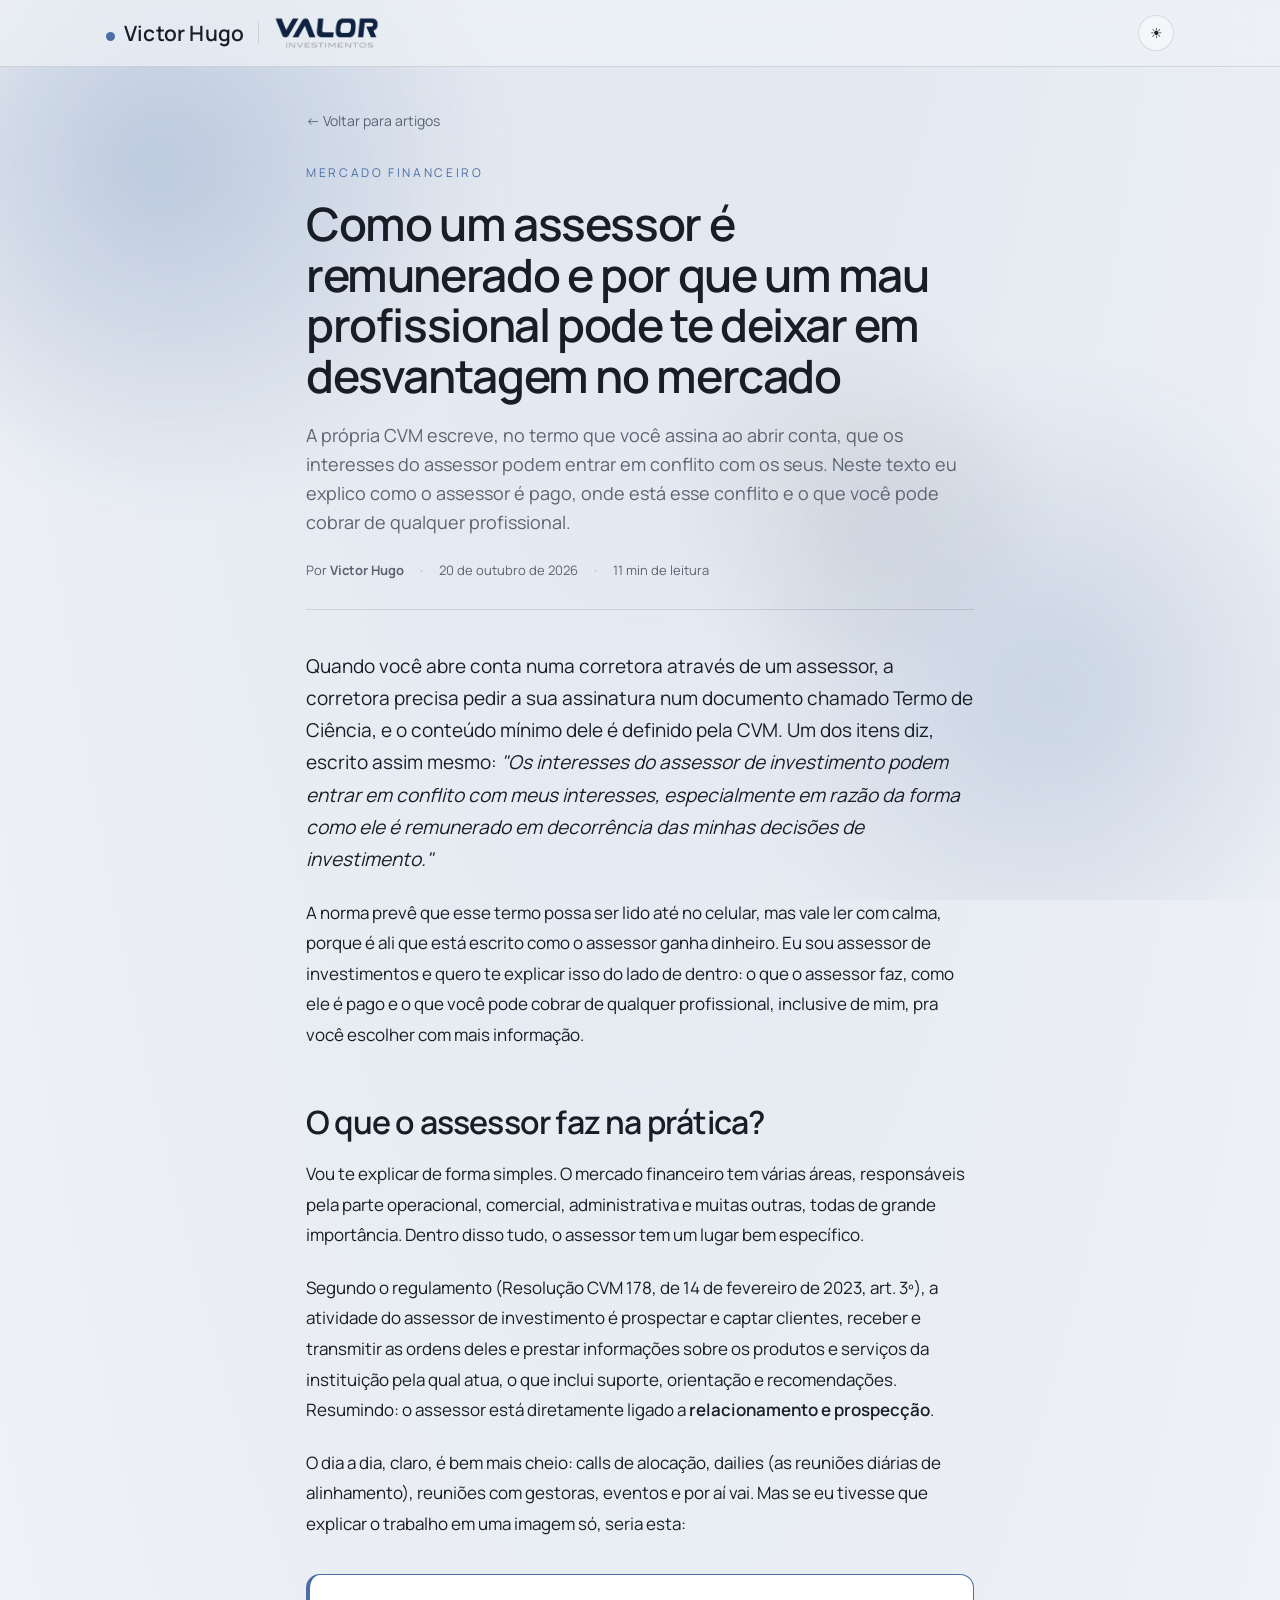
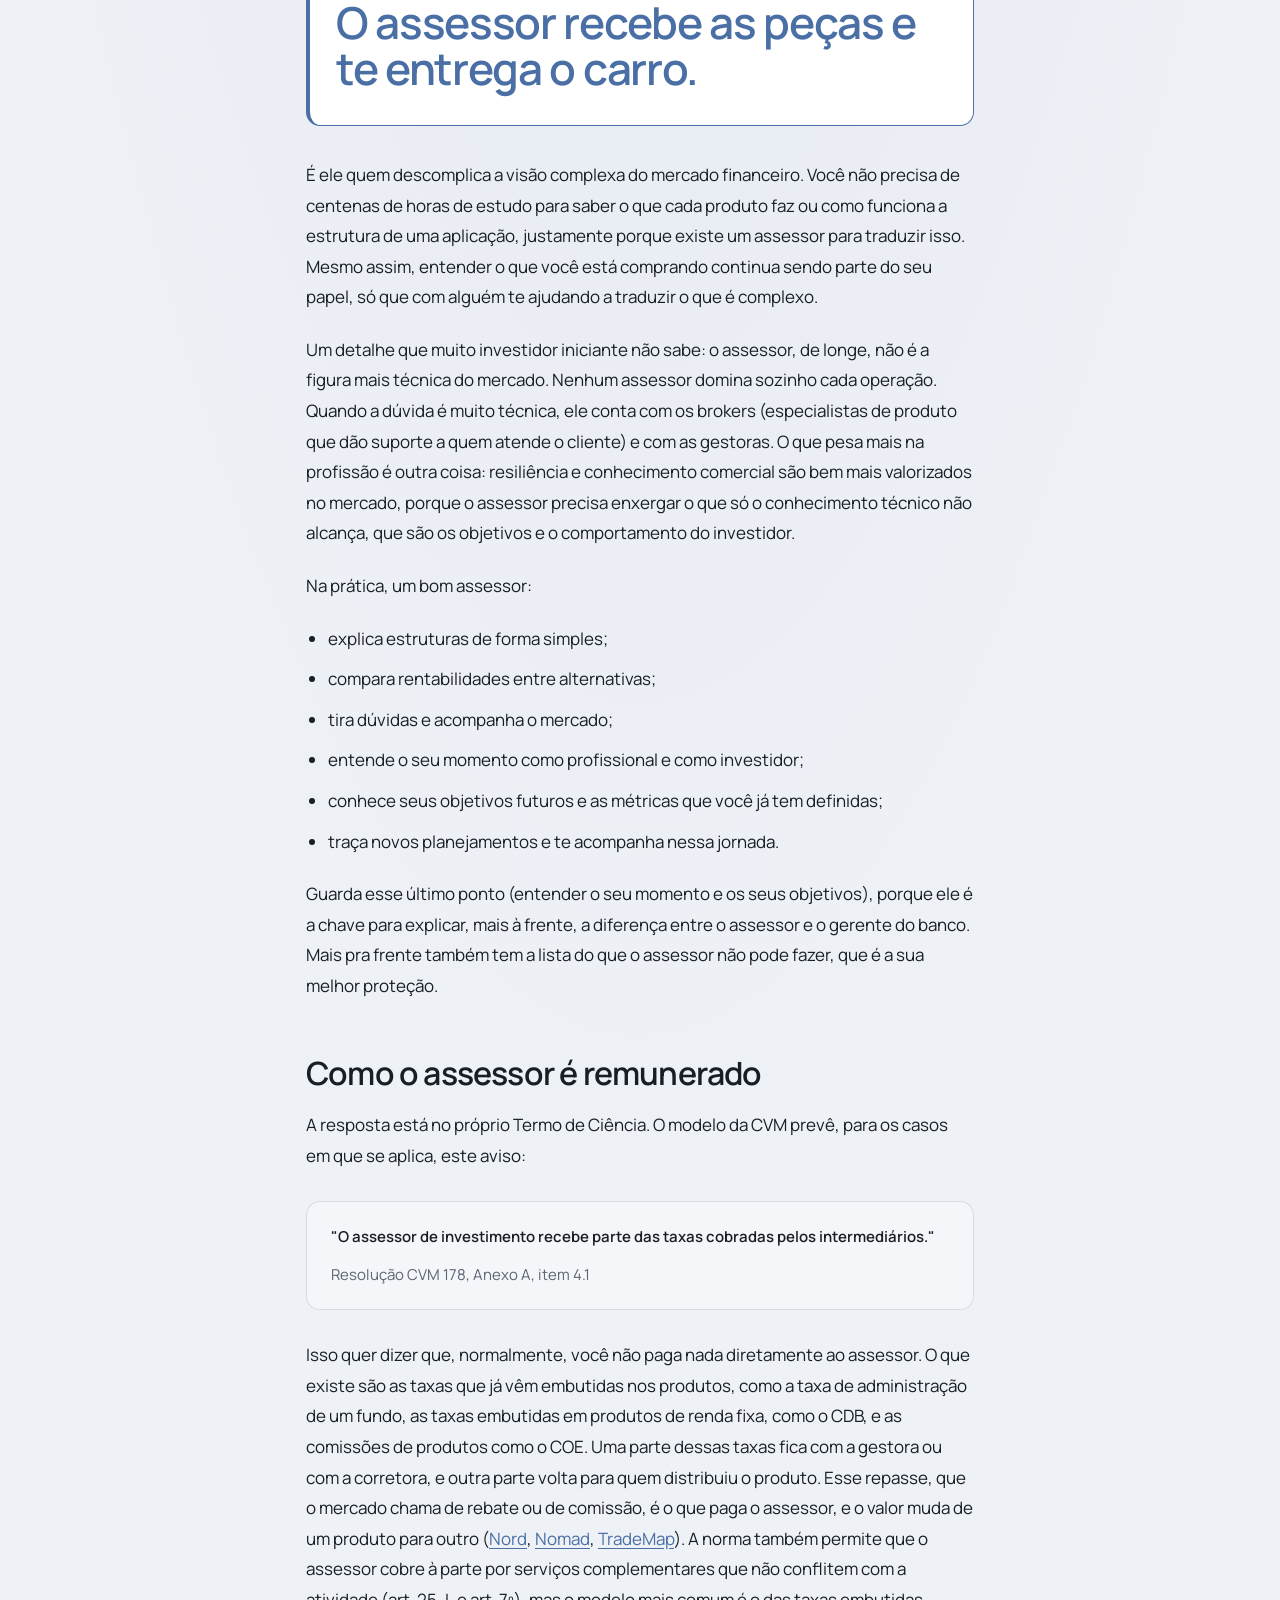
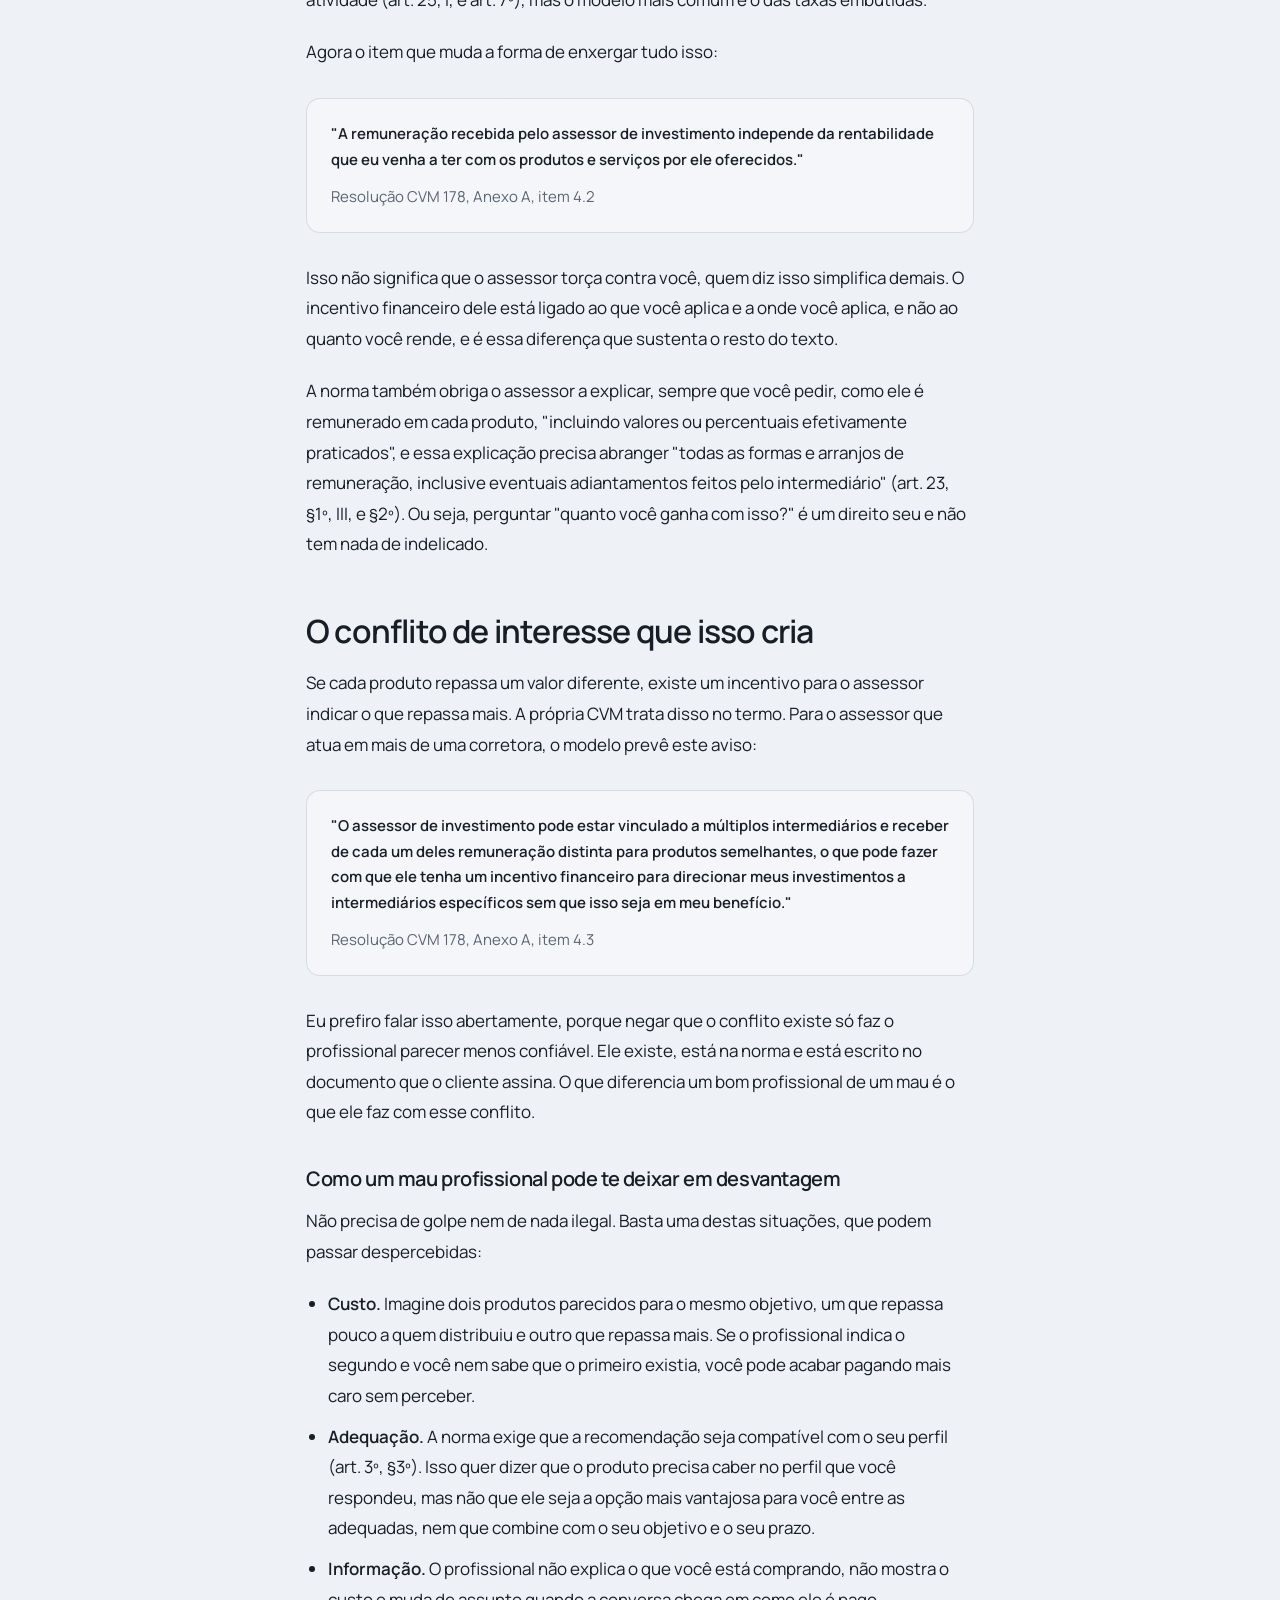
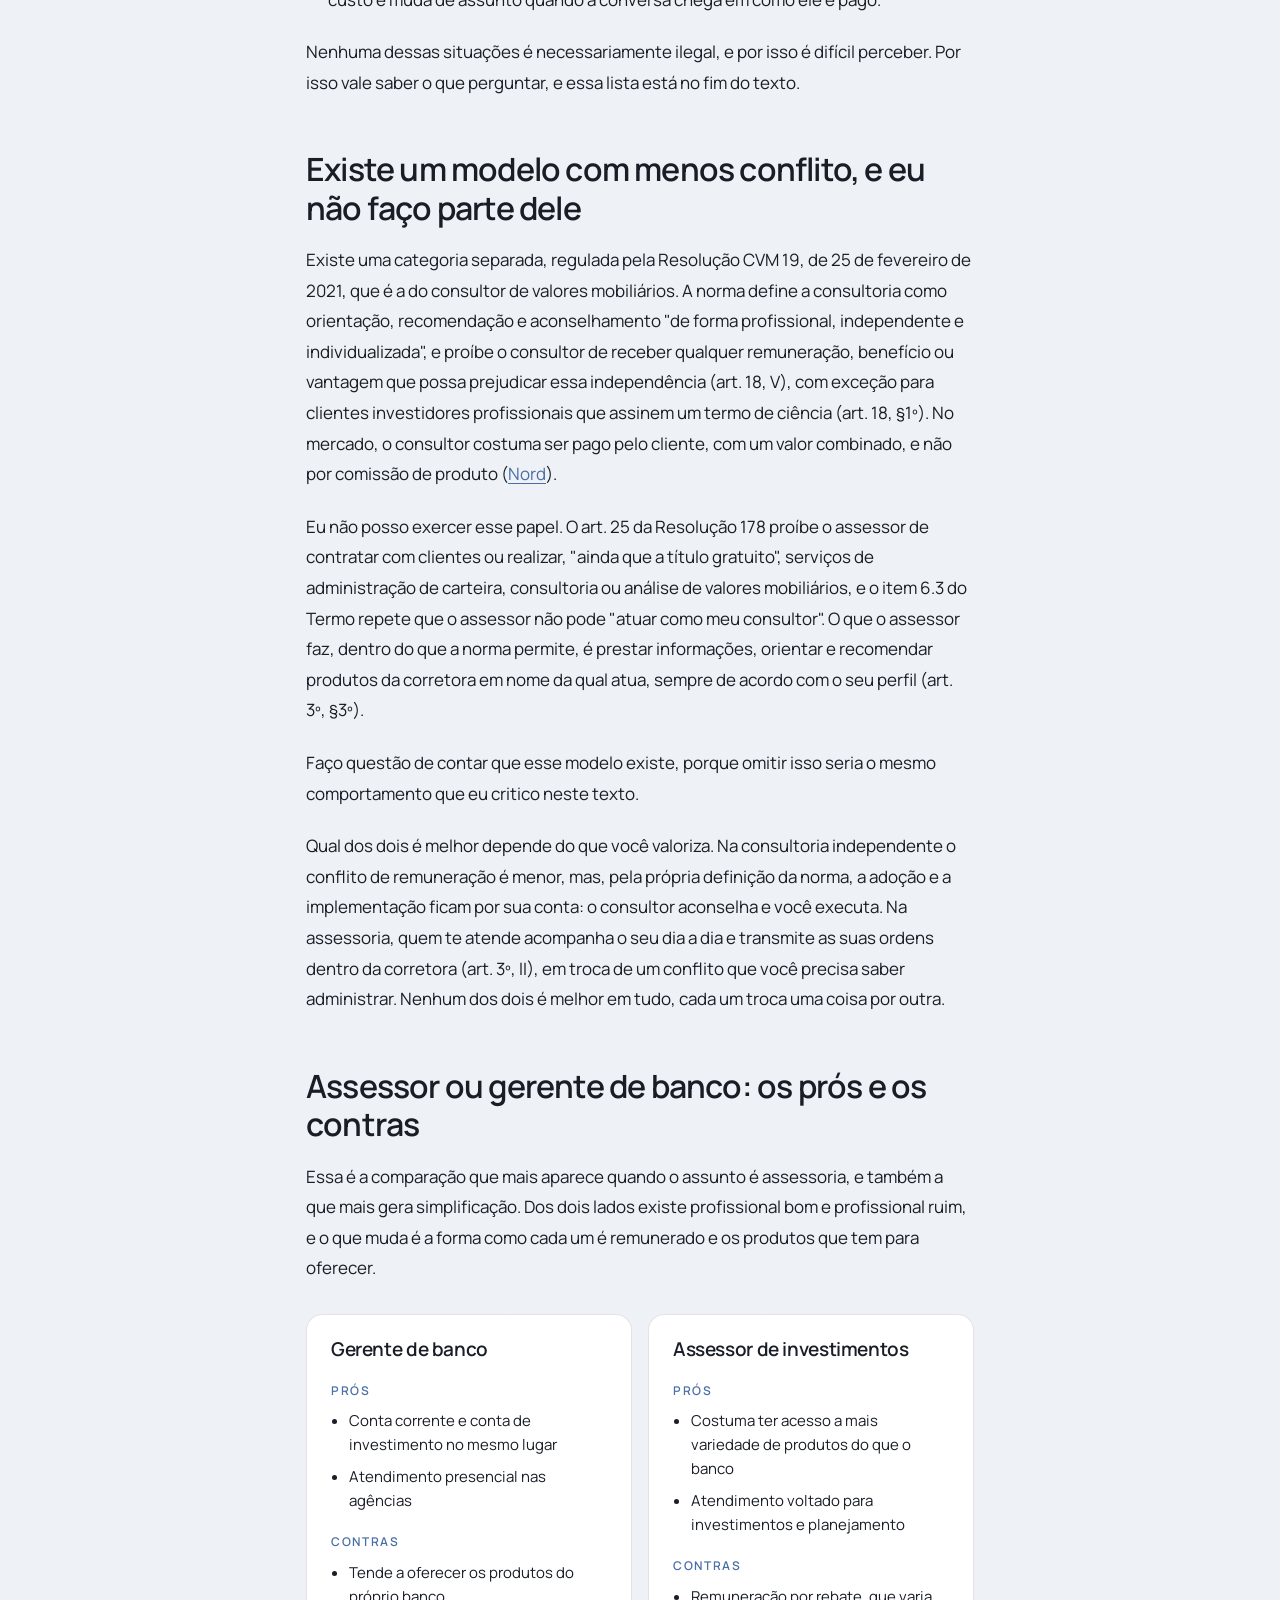
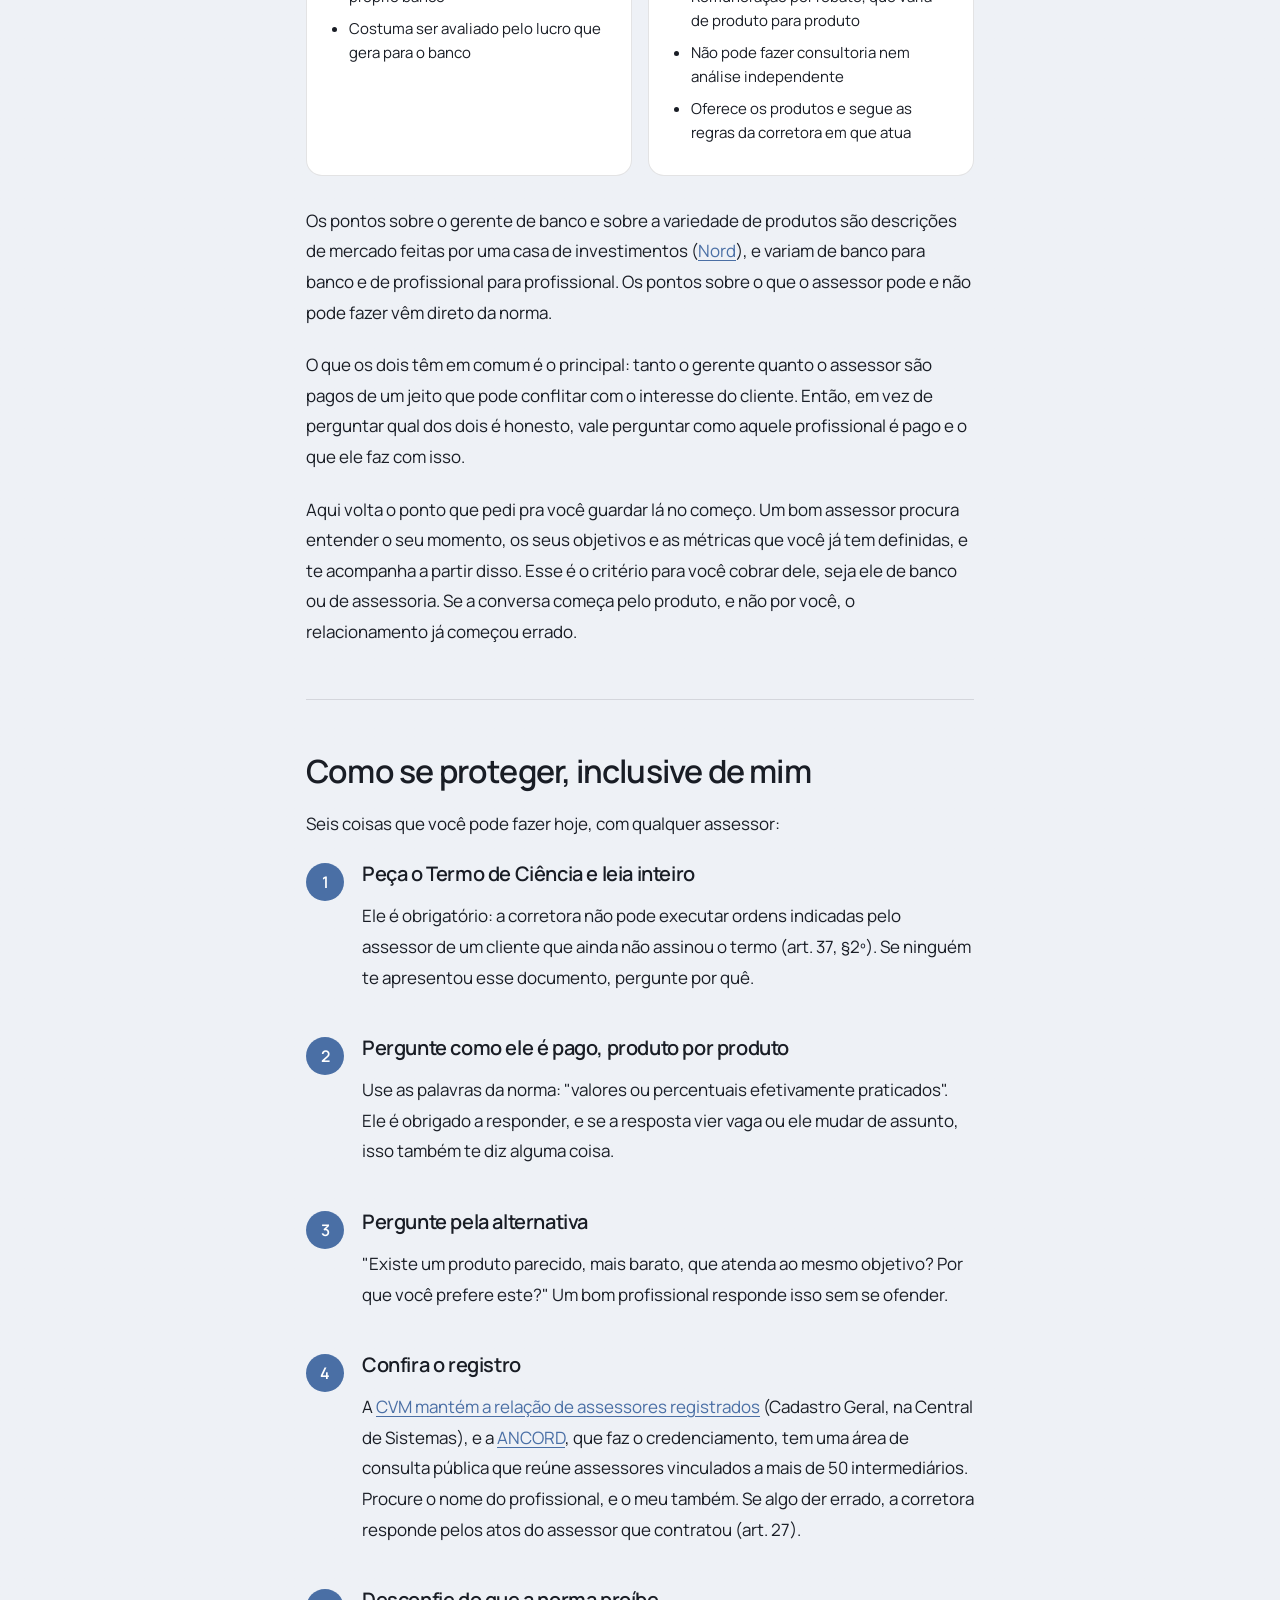
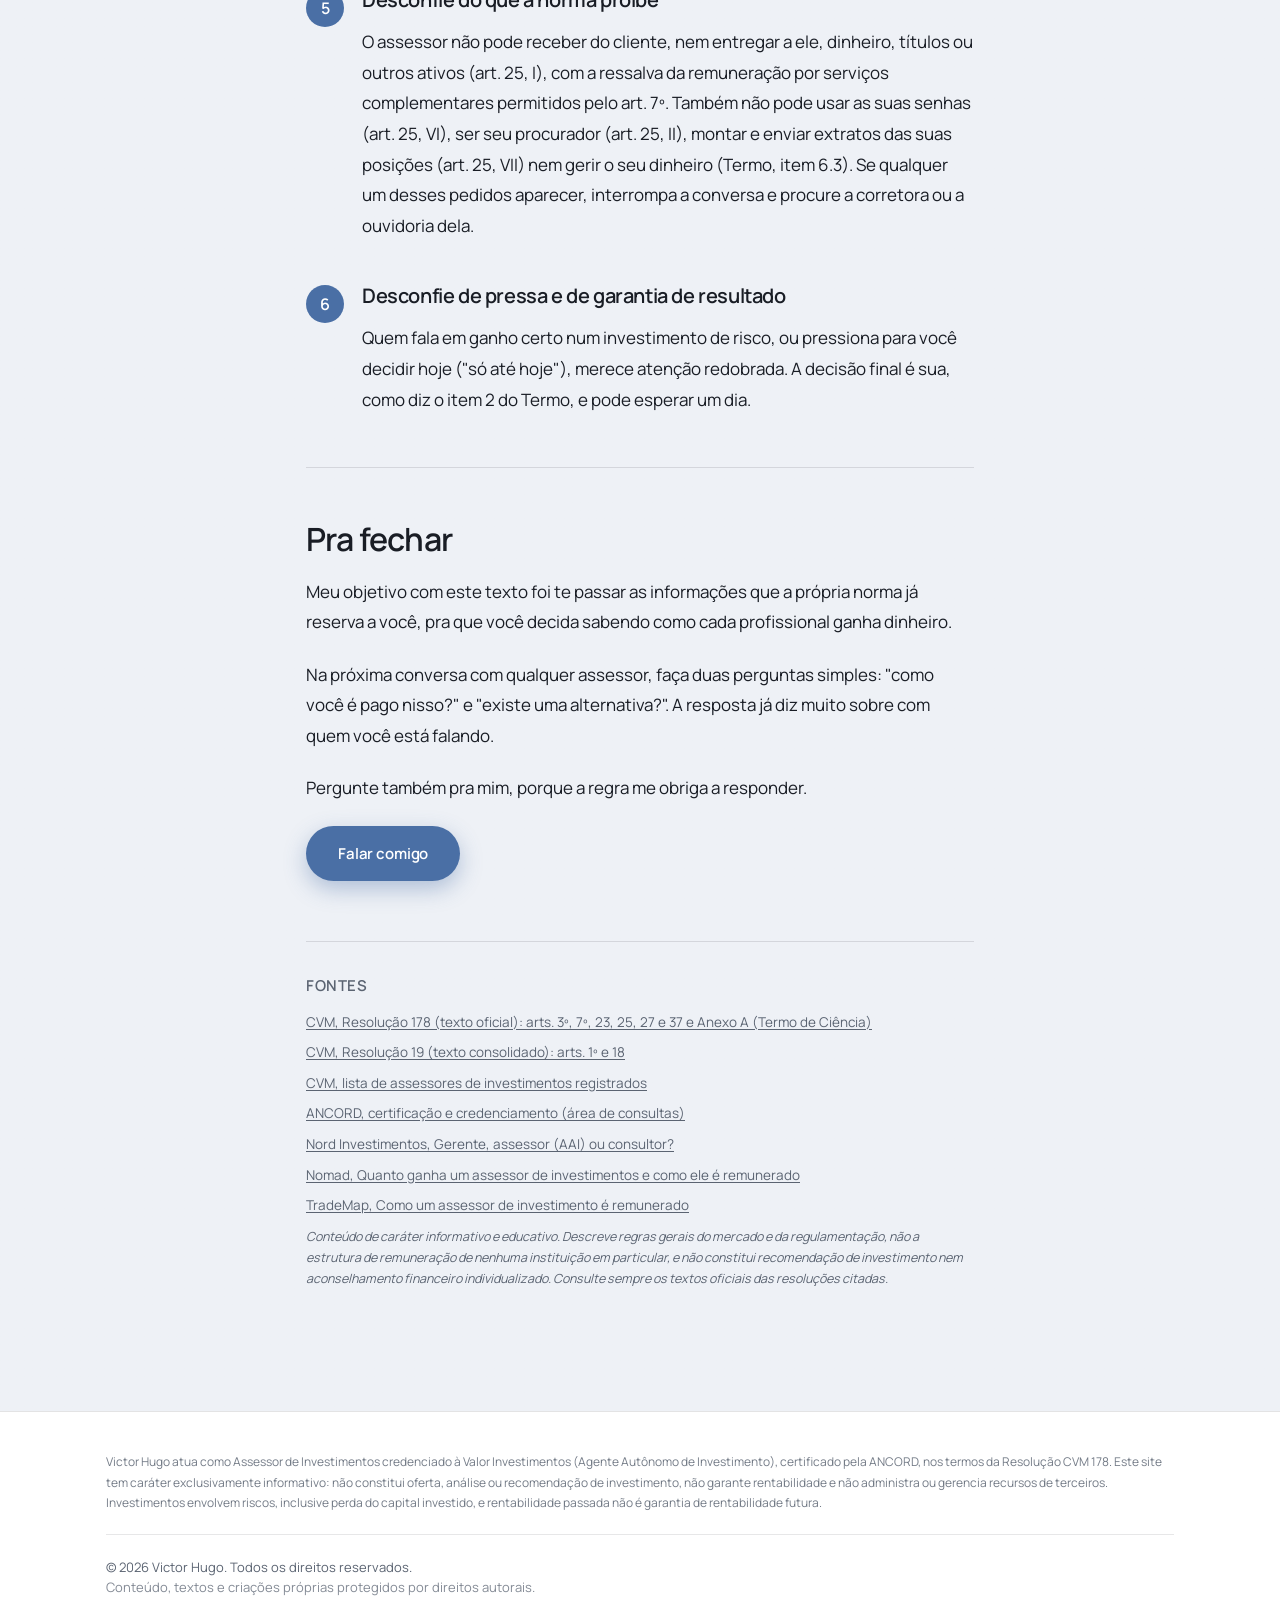
==== commit db72c874: "Revisa artigo do assessor: confere fatos contra a norma e tira cara de IA Fatos (conferidos no texto" ====
--- a/site/artigos/como-o-assessor-e-remunerado.html
+++ b/site/artigos/como-o-assessor-e-remunerado.html
@@ -3,18 +3,18 @@
 <head>
 <meta charset="utf-8">
 <meta name="viewport" content="width=device-width, initial-scale=1">
-<title>Como seu assessor é remunerado, e por que isso deveria te importar — Victor Hugo</title>
-<meta name="description" content="A própria CVM escreve, no termo que você assina, que os interesses do assessor podem entrar em conflito com os seus. Veja como ele é pago, onde está o conflito e como se proteger.">
+<title>Como um assessor é remunerado e por que um mau profissional pode te deixar em desvantagem no mercado — Victor Hugo</title>
+<meta name="description" content="A CVM escreve, no termo que você assina, que os interesses do assessor podem conflitar com os seus. Veja como ele é pago e o que cobrar de qualquer profissional.">
 <meta property="og:type" content="article">
 <meta property="og:locale" content="pt_BR">
 <meta property="og:site_name" content="Victor Hugo">
 <meta property="og:url" content="https://www.victorhugo.social/artigos/como-o-assessor-e-remunerado.html">
-<meta property="og:title" content="Como seu assessor é remunerado, e por que isso deveria te importar">
-<meta property="og:description" content="O termo que a CVM manda você assinar diz que os interesses do assessor podem entrar em conflito com os seus. Entenda como ele é pago e o que perguntar.">
+<meta property="og:title" content="Como um assessor é remunerado e por que um mau profissional pode te deixar em desvantagem no mercado">
+<meta property="og:description" content="O termo que a CVM manda você assinar diz que os interesses do assessor podem entrar em conflito com os seus. Veja como ele é pago e o que cobrar de qualquer profissional.">
 <meta property="og:image" content="https://www.victorhugo.social/img/foto-victor.jpg">
 <meta name="twitter:card" content="summary_large_image">
-<meta name="twitter:title" content="Como seu assessor é remunerado, e por que isso deveria te importar">
-<meta name="twitter:description" content="O termo que a CVM manda você assinar diz que os interesses do assessor podem entrar em conflito com os seus. Entenda como ele é pago e o que perguntar.">
+<meta name="twitter:title" content="Como um assessor é remunerado e por que um mau profissional pode te deixar em desvantagem no mercado">
+<meta name="twitter:description" content="O termo que a CVM manda você assinar diz que os interesses do assessor podem entrar em conflito com os seus. Veja como ele é pago e o que cobrar de qualquer profissional.">
 <meta name="twitter:image" content="https://www.victorhugo.social/img/foto-victor.jpg">
 <link rel="preconnect" href="https://fonts.googleapis.com">
 <link rel="preconnect" href="https://fonts.gstatic.com" crossorigin>
@@ -55,28 +55,27 @@
 
   <div class="article-head">
     <p class="article-kicker">Mercado financeiro</p>
-    <h1 class="article-h1">Como seu assessor é remunerado, e por que isso deveria te importar</h1>
-    <p class="article-standfirst">A CVM escreve, no termo que você assina ao abrir conta, que os interesses do assessor podem entrar em conflito com os seus. Poucos leem. Aqui está o que ele diz, como o assessor é pago e o que você pode cobrar de qualquer profissional.</p>
+    <h1 class="article-h1">Como um assessor é remunerado e por que um mau profissional pode te deixar em desvantagem no mercado</h1>
+    <p class="article-standfirst">A própria CVM escreve, no termo que você assina ao abrir conta, que os interesses do assessor podem entrar em conflito com os seus. Neste texto eu explico como o assessor é pago, onde está esse conflito e o que você pode cobrar de qualquer profissional.</p>
     <div class="article-byline">
       <span>Por <strong>Victor Hugo</strong></span>
       <span class="sep">·</span>
       <span>20 de outubro de 2026</span>
       <span class="sep">·</span>
-      <span>10 min de leitura</span>
+      <span>11 min de leitura</span>
     </div>
   </div>
 
   <article class="article-body">
-
-    <p class="article-lead">Quando você abre conta numa corretora pelas mãos de um assessor, assina um documento chamado Termo de Ciência. O conteúdo mínimo dele é definido pela CVM, e um dos itens diz, com todas as letras: <em>"Os interesses do assessor de investimento podem entrar em conflito com meus interesses, especialmente em razão da forma como ele é remunerado em decorrência das minhas decisões de investimento."</em></p>
-
-    <p>Pouca gente lê esse termo com calma. Eu sou assessor de investimentos e escrevo este texto do lado de dentro do balcão. Não é para te convencer de que assessor é bom ou ruim. É para te dar o mapa: o que o assessor faz, quem paga a conta dele e o que você pode cobrar de qualquer profissional, inclusive de mim. Quem entende esse mapa escolhe melhor.</p>
+    <p class="article-lead">Quando você abre conta numa corretora através de um assessor, a corretora precisa pedir a sua assinatura num documento chamado Termo de Ciência, e o conteúdo mínimo dele é definido pela CVM. Um dos itens diz, escrito assim mesmo: <em>"Os interesses do assessor de investimento podem entrar em conflito com meus interesses, especialmente em razão da forma como ele é remunerado em decorrência das minhas decisões de investimento."</em></p>
+
+    <p>A norma prevê que esse termo possa ser lido até no celular, mas vale ler com calma, porque é ali que está escrito como o assessor ganha dinheiro. Eu sou assessor de investimentos e quero te explicar isso do lado de dentro: o que o assessor faz, como ele é pago e o que você pode cobrar de qualquer profissional, inclusive de mim, pra você escolher com mais informação.</p>
 
     <h2>O que o assessor faz na prática?</h2>
 
-    <p>Vou te explicar de forma simples. O mercado financeiro tem várias áreas, responsáveis pela parte operacional, comercial, administrativa e muitas outras, todas de grande importância. Dentro desse mapa, o assessor tem um lugar bem específico.</p>
-
-    <p>Segundo o regulamento (Resolução CVM 178, art. 3º), a atividade do assessor de investimento é prospectar e captar clientes, receber e transmitir as ordens deles e prestar informações sobre os produtos e serviços da instituição pela qual atua, o que inclui suporte, orientação e recomendações. Resumindo: o assessor está diretamente ligado a <strong>relacionamento e prospecção</strong>.</p>
+    <p>Vou te explicar de forma simples. O mercado financeiro tem várias áreas, responsáveis pela parte operacional, comercial, administrativa e muitas outras, todas de grande importância. Dentro disso tudo, o assessor tem um lugar bem específico.</p>
+
+    <p>Segundo o regulamento (Resolução CVM 178, de 14 de fevereiro de 2023, art. 3º), a atividade do assessor de investimento é prospectar e captar clientes, receber e transmitir as ordens deles e prestar informações sobre os produtos e serviços da instituição pela qual atua, o que inclui suporte, orientação e recomendações. Resumindo: o assessor está diretamente ligado a <strong>relacionamento e prospecção</strong>.</p>
 
     <p>O dia a dia, claro, é bem mais cheio: calls de alocação, dailies (as reuniões diárias de alinhamento), reuniões com gestoras, eventos e por aí vai. Mas se eu tivesse que explicar o trabalho em uma imagem só, seria esta:</p>
 
@@ -84,7 +83,7 @@
       <p><span class="big">O assessor recebe as peças e te entrega o carro.</span></p>
     </div>
 
-    <p>É ele quem descomplica a visão complexa do mercado financeiro. Você não precisa de centenas de horas de estudo para saber o que cada produto faz ou como funciona a estrutura de uma aplicação, justamente porque existe um assessor para traduzir isso. Isso não tira de você a parte de entender o que está comprando, mas tira o peso de decifrar sozinho tudo o que é complexo.</p>
+    <p>É ele quem descomplica a visão complexa do mercado financeiro. Você não precisa de centenas de horas de estudo para saber o que cada produto faz ou como funciona a estrutura de uma aplicação, justamente porque existe um assessor para traduzir isso. Mesmo assim, entender o que você está comprando continua sendo parte do seu papel, só que com alguém te ajudando a traduzir o que é complexo.</p>
 
     <p>Um detalhe que muito investidor iniciante não sabe: o assessor, de longe, não é a figura mais técnica do mercado. Nenhum assessor domina sozinho cada operação. Quando a dúvida é muito técnica, ele conta com os brokers (especialistas de produto que dão suporte a quem atende o cliente) e com as gestoras. O que pesa mais na profissão é outra coisa: resiliência e conhecimento comercial são bem mais valorizados no mercado, porque o assessor precisa enxergar o que só o conhecimento técnico não alcança, que são os objetivos e o comportamento do investidor.</p>
 
@@ -98,18 +97,18 @@
       <li>traça novos planejamentos e te acompanha nessa jornada.</li>
     </ul>
 
-    <p>Guarda esse último ponto (entender o seu momento e os seus objetivos), porque ele é a chave para explicar, mais à frente, a diferença entre o assessor e o gerente do banco. E existe uma lista do que o assessor <em>não</em> pode fazer, que também vem mais adiante, porque ela é a sua melhor proteção.</p>
-
-    <h2>Como ele é remunerado, de verdade</h2>
-
-    <p>A resposta curta está no próprio modelo de Termo de Ciência da CVM. Entre os itens previstos para os casos aplicáveis, um diz:</p>
+    <p>Guarda esse último ponto (entender o seu momento e os seus objetivos), porque ele é a chave para explicar, mais à frente, a diferença entre o assessor e o gerente do banco. Mais pra frente também tem a lista do que o assessor não pode fazer, que é a sua melhor proteção.</p>
+
+    <h2>Como o assessor é remunerado</h2>
+
+    <p>A resposta está no próprio Termo de Ciência. O modelo da CVM prevê, para os casos em que se aplica, este aviso:</p>
 
     <div class="article-callout">
       <p><strong>"O assessor de investimento recebe parte das taxas cobradas pelos intermediários."</strong></p>
       <p>Resolução CVM 178, Anexo A, item 4.1</p>
     </div>
 
-    <p>Traduzindo. Na maioria dos casos você não faz um pagamento direto ao assessor. O que você paga são as taxas que já vêm embutidas no que contrata: a taxa de administração de um fundo, a corretagem de uma operação, o spread de um título de renda fixa, a comissão de uma previdência ou de um seguro. Uma parte dessas taxas fica com a gestora ou com a corretora, e outra parte é repassada a quem distribuiu o produto. Esse repasse, que o mercado chama de rebate ou de comissão, é o que remunera o assessor (<a href="https://www.nomadglobal.com/portal/artigos/quanto-ganha-um-assessor-de-investimentos" target="_blank" rel="noopener">Nomad</a>, <a href="https://trademap.com.br/agencia/minhas-financas/veja-como-e-a-remuneracao-de-um-assessor-de-investimento" target="_blank" rel="noopener">TradeMap</a>).</p>
+    <p>Isso quer dizer que, normalmente, você não paga nada diretamente ao assessor. O que existe são as taxas que já vêm embutidas nos produtos, como a taxa de administração de um fundo, as taxas embutidas em produtos de renda fixa, como o CDB, e as comissões de produtos como o COE. Uma parte dessas taxas fica com a gestora ou com a corretora, e outra parte volta para quem distribuiu o produto. Esse repasse, que o mercado chama de rebate ou de comissão, é o que paga o assessor, e o valor muda de um produto para outro (<a href="https://www.nordinvestimentos.com.br/blog/gerente-assessor-aai-ou-consultor/" target="_blank" rel="noopener">Nord</a>, <a href="https://www.nomadglobal.com/portal/artigos/quanto-ganha-um-assessor-de-investimentos" target="_blank" rel="noopener">Nomad</a>, <a href="https://trademap.com.br/agencia/minhas-financas/veja-como-e-a-remuneracao-de-um-assessor-de-investimento" target="_blank" rel="noopener">TradeMap</a>). A norma também permite que o assessor cobre à parte por serviços complementares que não conflitem com a atividade (art. 25, I, e art. 7º), mas o modelo mais comum é o das taxas embutidas.</p>
 
     <p>Agora o item que muda a forma de enxergar tudo isso:</p>
 
@@ -118,85 +117,82 @@
       <p>Resolução CVM 178, Anexo A, item 4.2</p>
     </div>
 
-    <p>Leia de novo. Isso não significa que o assessor torça contra você, e quem diz isso está simplificando demais. Significa que o incentivo financeiro dele está ligado ao que você aplica e a onde aplica, e não ao quanto você ganha. Entender essa diferença é a base do resto do texto.</p>
-
-    <p>Tem mais uma coisa que a norma mandou deixar clara. Sempre que você pedir, o assessor é obrigado a descrever como é remunerado em cada produto, "incluindo valores ou percentuais efetivamente praticados", e essa descrição deve abranger "todas as formas e arranjos de remuneração, inclusive eventuais adiantamentos feitos pelo intermediário" (art. 23 da Resolução 178). A pergunta "quanto você ganha com isso?" não é indelicada. É um direito seu.</p>
+    <p>Isso não significa que o assessor torça contra você, quem diz isso simplifica demais. O incentivo financeiro dele está ligado ao que você aplica e a onde você aplica, e não ao quanto você rende, e é essa diferença que sustenta o resto do texto.</p>
+
+    <p>A norma também obriga o assessor a explicar, sempre que você pedir, como ele é remunerado em cada produto, "incluindo valores ou percentuais efetivamente praticados", e essa explicação precisa abranger "todas as formas e arranjos de remuneração, inclusive eventuais adiantamentos feitos pelo intermediário" (art. 23, §1º, III, e §2º). Ou seja, perguntar "quanto você ganha com isso?" é um direito seu e não tem nada de indelicado.</p>
 
     <h2>O conflito de interesse que isso cria</h2>
 
-    <p>Se cada produto repassa uma parte diferente, existe um incentivo estrutural para indicar o que repassa mais. A CVM sabe disso. Para o assessor ligado a mais de uma corretora, o modelo de termo prevê este aviso:</p>
+    <p>Se cada produto repassa um valor diferente, existe um incentivo para o assessor indicar o que repassa mais. A própria CVM trata disso no termo. Para o assessor que atua em mais de uma corretora, o modelo prevê este aviso:</p>
 
     <div class="article-callout">
       <p><strong>"O assessor de investimento pode estar vinculado a múltiplos intermediários e receber de cada um deles remuneração distinta para produtos semelhantes, o que pode fazer com que ele tenha um incentivo financeiro para direcionar meus investimentos a intermediários específicos sem que isso seja em meu benefício."</strong></p>
       <p>Resolução CVM 178, Anexo A, item 4.3</p>
     </div>
 
-    <p>Eu prefiro dizer isso de frente. Negar o conflito é o que faz um profissional parecer menos confiável, não mais. O conflito existe, é regulado e é público. O que separa um bom profissional de um mau não é ter ou não ter conflito, é o que ele faz com ele.</p>
-
-    <h3>Como um mau profissional te deixa em desvantagem</h3>
-
-    <p>Não precisa de golpe nem de ilegalidade. Basta uma destas três coisas, que podem acontecer sem que você perceba:</p>
+    <p>Eu prefiro falar isso abertamente, porque negar que o conflito existe só faz o profissional parecer menos confiável. Ele existe, está na norma e está escrito no documento que o cliente assina. O que diferencia um bom profissional de um mau é o que ele faz com esse conflito.</p>
+
+    <h3>Como um mau profissional pode te deixar em desvantagem</h3>
+
+    <p>Não precisa de golpe nem de nada ilegal. Basta uma destas situações, que podem passar despercebidas:</p>
 
     <ul>
-      <li><strong>Custo.</strong> Ele te indica o produto que repassa mais, quando existia uma alternativa equivalente, e mais barata, para o seu caso.</li>
-      <li><strong>Adequação.</strong> Ele indica algo que cabe no seu perfil no papel, mas não no seu objetivo e no seu prazo. A norma exige que a recomendação seja compatível com a verificação de adequação ao seu perfil (art. 3º, §3º), mas isso é o piso, não o teto: diz o que é <em>permitido</em> para o seu perfil, não o que é <em>melhor</em> para você.</li>
-      <li><strong>Informação.</strong> Ele não explica o que você está comprando, não mostra o custo e escapa da conversa sobre como é pago.</li>
+      <li><strong>Custo.</strong> Imagine dois produtos parecidos para o mesmo objetivo, um que repassa pouco a quem distribuiu e outro que repassa mais. Se o profissional indica o segundo e você nem sabe que o primeiro existia, você pode acabar pagando mais caro sem perceber.</li>
+      <li><strong>Adequação.</strong> A norma exige que a recomendação seja compatível com o seu perfil (art. 3º, §3º). Isso quer dizer que o produto precisa caber no perfil que você respondeu, mas não que ele seja a opção mais vantajosa para você entre as adequadas, nem que combine com o seu objetivo e o seu prazo.</li>
+      <li><strong>Informação.</strong> O profissional não explica o que você está comprando, não mostra o custo e muda de assunto quando a conversa chega em como ele é pago.</li>
     </ul>
 
-    <p>Nenhuma dessas três é necessariamente ilegal, e é por isso que são difíceis de perceber. O antídoto não é desconfiar de todo mundo. É saber o que perguntar, e a lista está no fim do texto.</p>
-
-    <h2>Existe um modelo com menos conflito. E eu não sou ele.</h2>
-
-    <p>Existe uma categoria separada, regulada pela Resolução CVM 19: o consultor de valores mobiliários. A norma o define como quem presta orientação, recomendação e aconselhamento "de forma profissional, independente e individualizada", e o proíbe de receber qualquer remuneração, benefício ou vantagem que potencialmente prejudique essa independência (art. 18, V). Na prática de mercado, isso costuma significar que ele é pago diretamente pelo cliente, e não por comissão de produto.</p>
-
-    <p>Eu não posso fazer esse papel. O art. 25 da Resolução 178 proíbe o assessor de prestar serviços de consultoria ou de análise de valores mobiliários, "ainda que a título gratuito", e o item 6.3 do Termo repete que o assessor não pode "atuar como meu consultor". O que o assessor faz, dentro do que a norma permite, é orientar e recomendar produtos da instituição pela qual atua, respeitando o seu perfil.</p>
-
-    <p>Isso é desconfortável de escrever num texto assinado por um assessor? É. Mas esconder que existe um modelo estruturalmente mais independente seria exatamente o comportamento que estou criticando aqui.</p>
-
-    <p>Qual dos dois é melhor? Depende do que você valoriza. A consultoria independente tem menos conflito de remuneração por desenho, mas, pela própria definição da norma, a implementação é sua: ela aconselha, você executa e você paga pelo serviço. A assessoria costuma custar menos de forma direta e acompanha o dia a dia dentro de uma plataforma, em troca de um conflito que você precisa saber administrar. Não é hierarquia. É troca.</p>
+    <p>Nenhuma dessas situações é necessariamente ilegal, e por isso é difícil perceber. Por isso vale saber o que perguntar, e essa lista está no fim do texto.</p>
+
+    <h2>Existe um modelo com menos conflito, e eu não faço parte dele</h2>
+
+    <p>Existe uma categoria separada, regulada pela Resolução CVM 19, de 25 de fevereiro de 2021, que é a do consultor de valores mobiliários. A norma define a consultoria como orientação, recomendação e aconselhamento "de forma profissional, independente e individualizada", e proíbe o consultor de receber qualquer remuneração, benefício ou vantagem que possa prejudicar essa independência (art. 18, V), com exceção para clientes investidores profissionais que assinem um termo de ciência (art. 18, §1º). No mercado, o consultor costuma ser pago pelo cliente, com um valor combinado, e não por comissão de produto (<a href="https://www.nordinvestimentos.com.br/blog/gerente-assessor-aai-ou-consultor/" target="_blank" rel="noopener">Nord</a>).</p>
+
+    <p>Eu não posso exercer esse papel. O art. 25 da Resolução 178 proíbe o assessor de contratar com clientes ou realizar, "ainda que a título gratuito", serviços de administração de carteira, consultoria ou análise de valores mobiliários, e o item 6.3 do Termo repete que o assessor não pode "atuar como meu consultor". O que o assessor faz, dentro do que a norma permite, é prestar informações, orientar e recomendar produtos da corretora em nome da qual atua, sempre de acordo com o seu perfil (art. 3º, §3º).</p>
+
+    <p>Faço questão de contar que esse modelo existe, porque omitir isso seria o mesmo comportamento que eu critico neste texto.</p>
+
+    <p>Qual dos dois é melhor depende do que você valoriza. Na consultoria independente o conflito de remuneração é menor, mas, pela própria definição da norma, a adoção e a implementação ficam por sua conta: o consultor aconselha e você executa. Na assessoria, quem te atende acompanha o seu dia a dia e transmite as suas ordens dentro da corretora (art. 3º, II), em troca de um conflito que você precisa saber administrar. Nenhum dos dois é melhor em tudo, cada um troca uma coisa por outra.</p>
 
     <h2>Assessor ou gerente de banco: os prós e os contras</h2>
 
-    <p>Esta é a comparação que mais aparece em conversa, e a que mais gera simplificação. Dos dois lados existe gente muito boa e gente que trabalha contra você. O que muda é a estrutura em volta, e é a estrutura que define onde estão os incentivos.</p>
+    <p>Essa é a comparação que mais aparece quando o assunto é assessoria, e também a que mais gera simplificação. Dos dois lados existe profissional bom e profissional ruim, e o que muda é a forma como cada um é remunerado e os produtos que tem para oferecer.</p>
 
     <div class="compare-grid">
       <div class="compare-card">
         <h3>Gerente de banco</h3>
         <h4>Prós</h4>
         <ul>
-          <li>Conta, crédito, cartão, seguro e investimento no mesmo lugar</li>
-          <li>Rede de agências e atendimento presencial</li>
-          <li>A instituição é a contraparte direta, sem intermediário entre você e quem presta o serviço</li>
+          <li>Conta corrente e conta de investimento no mesmo lugar</li>
+          <li>Atendimento presencial nas agências</li>
         </ul>
         <h4>Contras</h4>
         <ul>
-          <li>Costuma ofertar principalmente os produtos do próprio banco</li>
-          <li>Costuma ser avaliado por metas de venda</li>
-          <li>Costuma atender uma carteira grande de clientes</li>
+          <li>Tende a oferecer os produtos do próprio banco</li>
+          <li>Costuma ser avaliado pelo lucro que gera para o banco</li>
         </ul>
       </div>
       <div class="compare-card">
         <h3>Assessor de investimentos</h3>
         <h4>Prós</h4>
         <ul>
-          <li>Prateleira em geral mais ampla, com produtos de várias gestoras</li>
-          <li>Relacionamento focado em investimentos e planejamento</li>
-          <li>A corretora responde pelos atos do assessor (Termo, item 7)</li>
+          <li>Costuma ter acesso a mais variedade de produtos do que o banco</li>
+          <li>Atendimento voltado para investimentos e planejamento</li>
         </ul>
         <h4>Contras</h4>
         <ul>
           <li>Remuneração por rebate, que varia de produto para produto</li>
           <li>Não pode fazer consultoria nem análise independente</li>
-          <li>Limitado à prateleira e às regras da corretora em que atua</li>
+          <li>Oferece os produtos e segue as regras da corretora em que atua</li>
         </ul>
       </div>
     </div>
 
-    <p>Os pontos do gerente de banco são descrições de mercado, não regras: variam de banco para banco e de gerente para gerente (<a href="https://www.nordinvestimentos.com.br/blog/gerente-assessor-aai-ou-consultor/" target="_blank" rel="noopener">Nord</a>). Já os do assessor, sobre o que ele pode e não pode fazer, vêm direto da norma.</p>
-
-    <p>O que os dois têm em comum é o mais importante: tanto o gerente quanto o assessor são pagos de um jeito que pode conflitar com você. A pergunta certa não é "qual dos dois é honesto". É "como esse profissional é pago e o que ele faz com isso".</p>
-
-    <p>É aqui que volta o ponto que pedi para você guardar lá no começo. Um bom assessor se propõe a entender o seu momento, os seus objetivos e as métricas que você já tem, e a te acompanhar. Esse é o critério para cobrar dele. Se a conversa começa pelo produto e não por você, o relacionamento já nasceu torto, venha ele de um banco ou de uma assessoria.</p>
+    <p>Os pontos sobre o gerente de banco e sobre a variedade de produtos são descrições de mercado feitas por uma casa de investimentos (<a href="https://www.nordinvestimentos.com.br/blog/gerente-assessor-aai-ou-consultor/" target="_blank" rel="noopener">Nord</a>), e variam de banco para banco e de profissional para profissional. Os pontos sobre o que o assessor pode e não pode fazer vêm direto da norma.</p>
+
+    <p>O que os dois têm em comum é o principal: tanto o gerente quanto o assessor são pagos de um jeito que pode conflitar com o interesse do cliente. Então, em vez de perguntar qual dos dois é honesto, vale perguntar como aquele profissional é pago e o que ele faz com isso.</p>
+
+    <p>Aqui volta o ponto que pedi pra você guardar lá no começo. Um bom assessor procura entender o seu momento, os seus objetivos e as métricas que você já tem definidas, e te acompanha a partir disso. Esse é o critério para você cobrar dele, seja ele de banco ou de assessoria. Se a conversa começa pelo produto, e não por você, o relacionamento já começou errado.</p>
 
     <hr>
 
@@ -208,32 +204,32 @@
 
       <div class="article-step">
         <h3>Peça o Termo de Ciência e leia inteiro</h3>
-        <p>Ele é obrigatório. A corretora não pode executar ordens indicadas pelo assessor de um cliente que ainda não assinou o termo (art. 37, §2º). Se ninguém te apresentou esse documento, pergunte por quê.</p>
+        <p>Ele é obrigatório: a corretora não pode executar ordens indicadas pelo assessor de um cliente que ainda não assinou o termo (art. 37, §2º). Se ninguém te apresentou esse documento, pergunte por quê.</p>
       </div>
 
       <div class="article-step">
         <h3>Pergunte como ele é pago, produto por produto</h3>
-        <p>Use as palavras da norma: "valores ou percentuais efetivamente praticados". Ele é obrigado a responder, e uma resposta evasiva já é uma resposta.</p>
+        <p>Use as palavras da norma: "valores ou percentuais efetivamente praticados". Ele é obrigado a responder, e se a resposta vier vaga ou ele mudar de assunto, isso também te diz alguma coisa.</p>
       </div>
 
       <div class="article-step">
         <h3>Pergunte pela alternativa</h3>
-        <p>"Existe um produto parecido, mais barato, que atende ao mesmo objetivo? Por que você prefere este?" Um bom profissional responde sem se ofender.</p>
+        <p>"Existe um produto parecido, mais barato, que atenda ao mesmo objetivo? Por que você prefere este?" Um bom profissional responde isso sem se ofender.</p>
       </div>
 
       <div class="article-step">
         <h3>Confira o registro</h3>
-        <p>A <a href="https://www.gov.br/cvm/pt-br/assuntos/regulados/consultas-por-participante/agentes-autonomos" target="_blank" rel="noopener">CVM mantém a lista de assessores registrados</a>, e a <a href="https://ancord.org.br/certificacao-e-credenciamento/" target="_blank" rel="noopener">ANCORD</a>, que faz o credenciamento, tem área de consulta. Procure o nome do profissional. Procure o meu também.</p>
+        <p>A <a href="https://www.gov.br/cvm/pt-br/assuntos/regulados/consultas-por-participante/agentes-autonomos" target="_blank" rel="noopener">CVM mantém a relação de assessores registrados</a> (Cadastro Geral, na Central de Sistemas), e a <a href="https://ancord.org.br/certificacao-e-credenciamento/" target="_blank" rel="noopener">ANCORD</a>, que faz o credenciamento, tem uma área de consulta pública que reúne assessores vinculados a mais de 50 intermediários. Procure o nome do profissional, e o meu também. Se algo der errado, a corretora responde pelos atos do assessor que contratou (art. 27).</p>
       </div>
 
       <div class="article-step">
         <h3>Desconfie do que a norma proíbe</h3>
-        <p>O assessor não pode receber de você, nem entregar a você, dinheiro ou ativos (art. 25, I). Não pode usar as suas senhas (VI), ser seu procurador (II) nem montar e enviar extratos das suas posições (VII): o extrato oficial vem da instituição. Também não pode gerir o seu dinheiro. Se qualquer uma dessas coisas for pedida, pare a conversa.</p>
-      </div>
-
-      <div class="article-step">
-        <h3>Desconfie de pressa e de promessa</h3>
-        <p>Retorno garantido em investimento de risco e urgência para decidir ("só até hoje") são sinais clássicos. A decisão final é sua, como diz o item 2 do Termo, e pode esperar uma noite de sono.</p>
+        <p>O assessor não pode receber do cliente, nem entregar a ele, dinheiro, títulos ou outros ativos (art. 25, I), com a ressalva da remuneração por serviços complementares permitidos pelo art. 7º. Também não pode usar as suas senhas (art. 25, VI), ser seu procurador (art. 25, II), montar e enviar extratos das suas posições (art. 25, VII) nem gerir o seu dinheiro (Termo, item 6.3). Se qualquer um desses pedidos aparecer, interrompa a conversa e procure a corretora ou a ouvidoria dela.</p>
+      </div>
+
+      <div class="article-step">
+        <h3>Desconfie de pressa e de garantia de resultado</h3>
+        <p>Quem fala em ganho certo num investimento de risco, ou pressiona para você decidir hoje ("só até hoje"), merece atenção redobrada. A decisão final é sua, como diz o item 2 do Termo, e pode esperar um dia.</p>
       </div>
 
     </div>
@@ -242,25 +238,24 @@
 
     <h2>Pra fechar</h2>
 
-    <p>Nada disso é para você desconfiar de todo assessor. É para você ocupar o lugar que a norma já reservou para você: o de quem decide, com informação.</p>
-
-    <p>Se eu tiver feito bem este texto, na próxima conversa com qualquer assessor você vai fazer duas perguntas que quase ninguém faz: "como você é pago nisso?" e "qual é a alternativa?". A resposta, mais do que o produto, vai te dizer com quem você está falando.</p>
-
-    <p>Pergunte a mim também. A regra me obriga a responder.</p>
+    <p>Meu objetivo com este texto foi te passar as informações que a própria norma já reserva a você, pra que você decida sabendo como cada profissional ganha dinheiro.</p>
+
+    <p>Na próxima conversa com qualquer assessor, faça duas perguntas simples: "como você é pago nisso?" e "existe uma alternativa?". A resposta já diz muito sobre com quem você está falando.</p>
+
+    <p>Pergunte também pra mim, porque a regra me obriga a responder.</p>
 
     <p><a class="btn btn-primary" href="../index.html#contato" data-hoverable>Falar comigo</a></p>
 
     <div class="article-sources">
       <h3>Fontes</h3>
       <ul>
-        <li><a href="https://conteudo.cvm.gov.br/export/sites/cvm/legislacao/resolucoes/anexos/100/resol178.pdf" target="_blank" rel="noopener">CVM — Resolução 178 (texto oficial), arts. 3º, 23, 25 e 37 e Anexo A (Termo de Ciência)</a></li>
-        <li><a href="https://conteudo.cvm.gov.br/export/sites/cvm/legislacao/resolucoes/anexos/001/resol019consolid.pdf" target="_blank" rel="noopener">CVM — Resolução 19 (texto consolidado), arts. 1º e 18</a></li>
-        <li><a href="https://www.gov.br/cvm/pt-br/assuntos/regulados/consultas-por-participante/agentes-autonomos" target="_blank" rel="noopener">CVM — Assessores de Investimentos (consulta de registro)</a></li>
-        <li><a href="https://ancord.org.br/certificacao-e-credenciamento/" target="_blank" rel="noopener">ANCORD — Certificação e credenciamento</a></li>
-        <li><a href="https://www.anbima.com.br/pt_br/noticias/resolucoes-da-cvm-sobre-atividade-de-assessor-de-investimento-e-transparencia-na-remuneracao-passam-a-valer-hoje.htm" target="_blank" rel="noopener">ANBIMA — Resoluções da CVM sobre a atividade de assessor e a transparência na remuneração</a></li>
-        <li><a href="https://www.nomadglobal.com/portal/artigos/quanto-ganha-um-assessor-de-investimentos" target="_blank" rel="noopener">Nomad — Quanto ganha um assessor de investimentos e como ele é remunerado</a></li>
-        <li><a href="https://trademap.com.br/agencia/minhas-financas/veja-como-e-a-remuneracao-de-um-assessor-de-investimento" target="_blank" rel="noopener">TradeMap — Como um assessor de investimento é remunerado</a></li>
-        <li><a href="https://www.nordinvestimentos.com.br/blog/gerente-assessor-aai-ou-consultor/" target="_blank" rel="noopener">Nord Investimentos — Gerente, assessor (AAI) ou consultor?</a></li>
+        <li><a href="https://conteudo.cvm.gov.br/export/sites/cvm/legislacao/resolucoes/anexos/100/resol178.pdf" target="_blank" rel="noopener">CVM, Resolução 178 (texto oficial): arts. 3º, 7º, 23, 25, 27 e 37 e Anexo A (Termo de Ciência)</a></li>
+        <li><a href="https://conteudo.cvm.gov.br/export/sites/cvm/legislacao/resolucoes/anexos/001/resol019consolid.pdf" target="_blank" rel="noopener">CVM, Resolução 19 (texto consolidado): arts. 1º e 18</a></li>
+        <li><a href="https://www.gov.br/cvm/pt-br/assuntos/regulados/consultas-por-participante/agentes-autonomos" target="_blank" rel="noopener">CVM, lista de assessores de investimentos registrados</a></li>
+        <li><a href="https://ancord.org.br/certificacao-e-credenciamento/" target="_blank" rel="noopener">ANCORD, certificação e credenciamento (área de consultas)</a></li>
+        <li><a href="https://www.nordinvestimentos.com.br/blog/gerente-assessor-aai-ou-consultor/" target="_blank" rel="noopener">Nord Investimentos, Gerente, assessor (AAI) ou consultor?</a></li>
+        <li><a href="https://www.nomadglobal.com/portal/artigos/quanto-ganha-um-assessor-de-investimentos" target="_blank" rel="noopener">Nomad, Quanto ganha um assessor de investimentos e como ele é remunerado</a></li>
+        <li><a href="https://trademap.com.br/agencia/minhas-financas/veja-como-e-a-remuneracao-de-um-assessor-de-investimento" target="_blank" rel="noopener">TradeMap, Como um assessor de investimento é remunerado</a></li>
       </ul>
       <p class="article-note">Conteúdo de caráter informativo e educativo. Descreve regras gerais do mercado e da regulamentação, não a estrutura de remuneração de nenhuma instituição em particular, e não constitui recomendação de investimento nem aconselhamento financeiro individualizado. Consulte sempre os textos oficiais das resoluções citadas.</p>
     </div>
